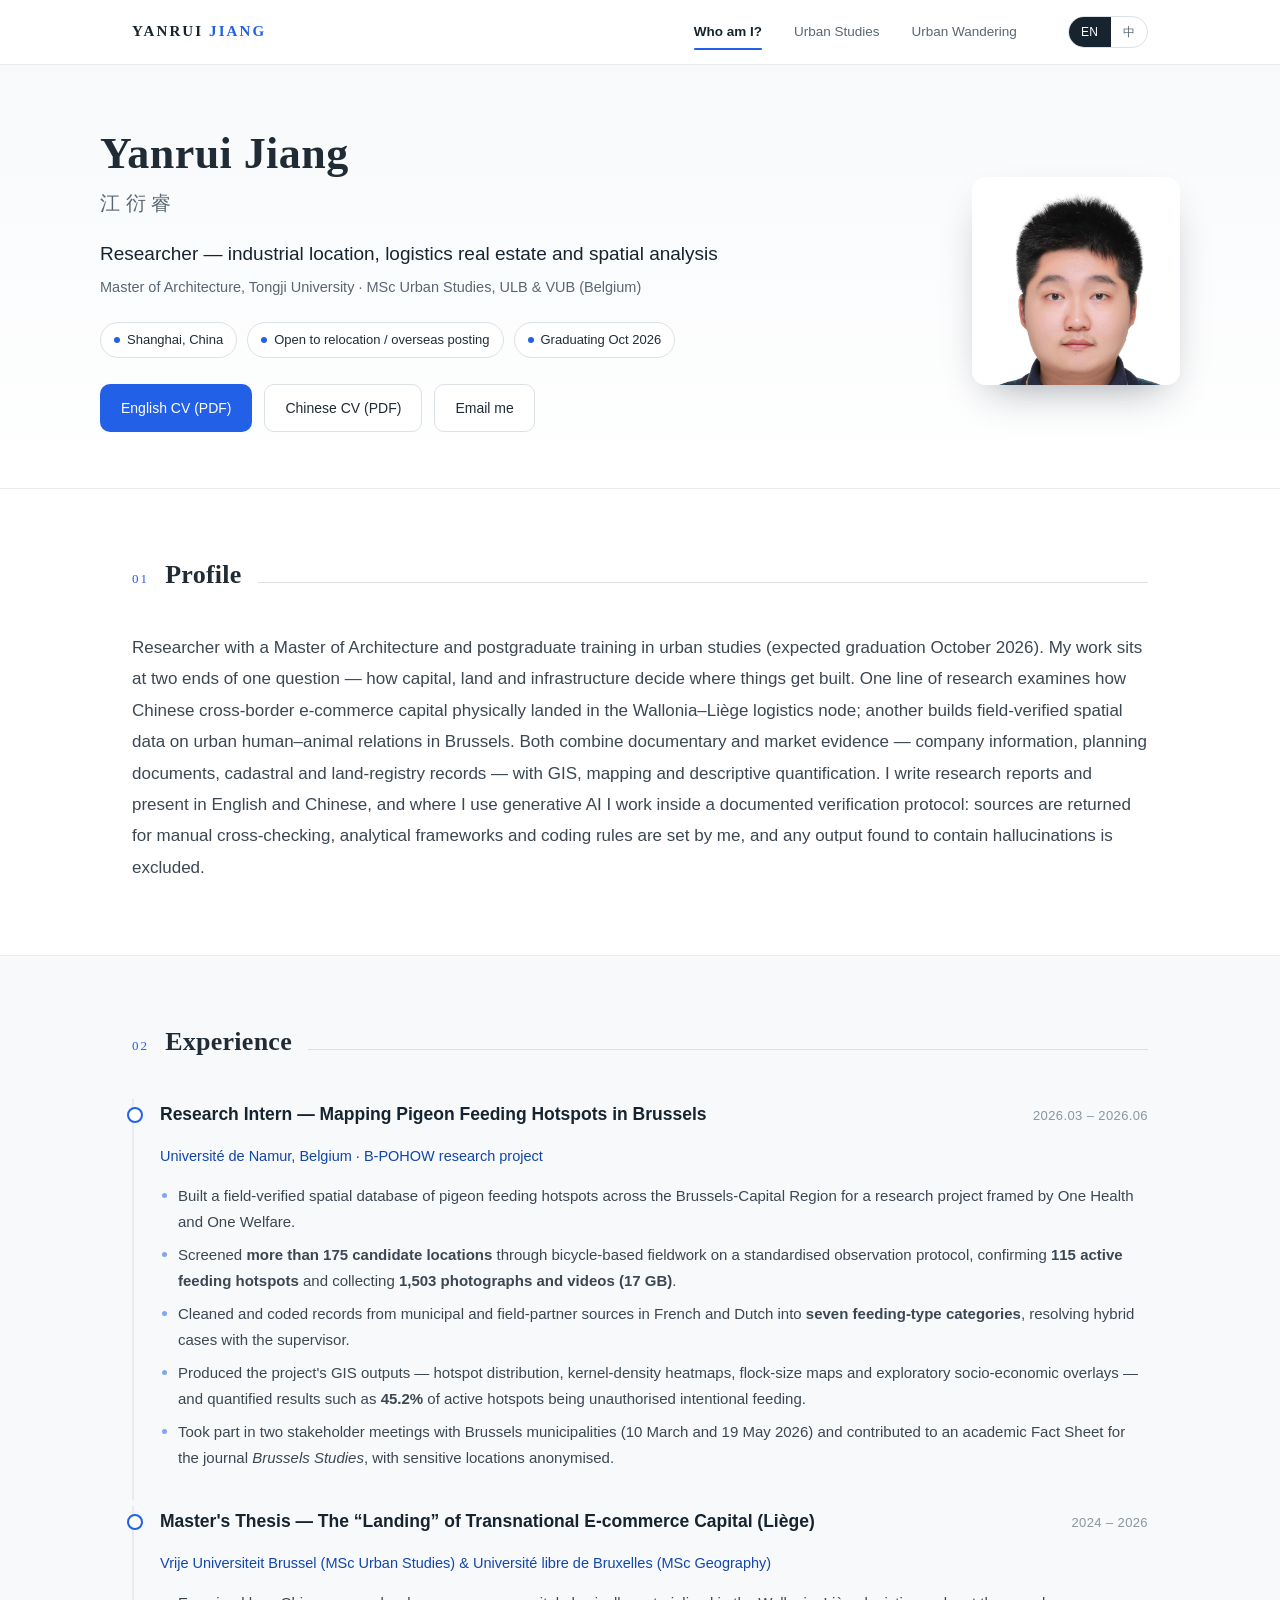
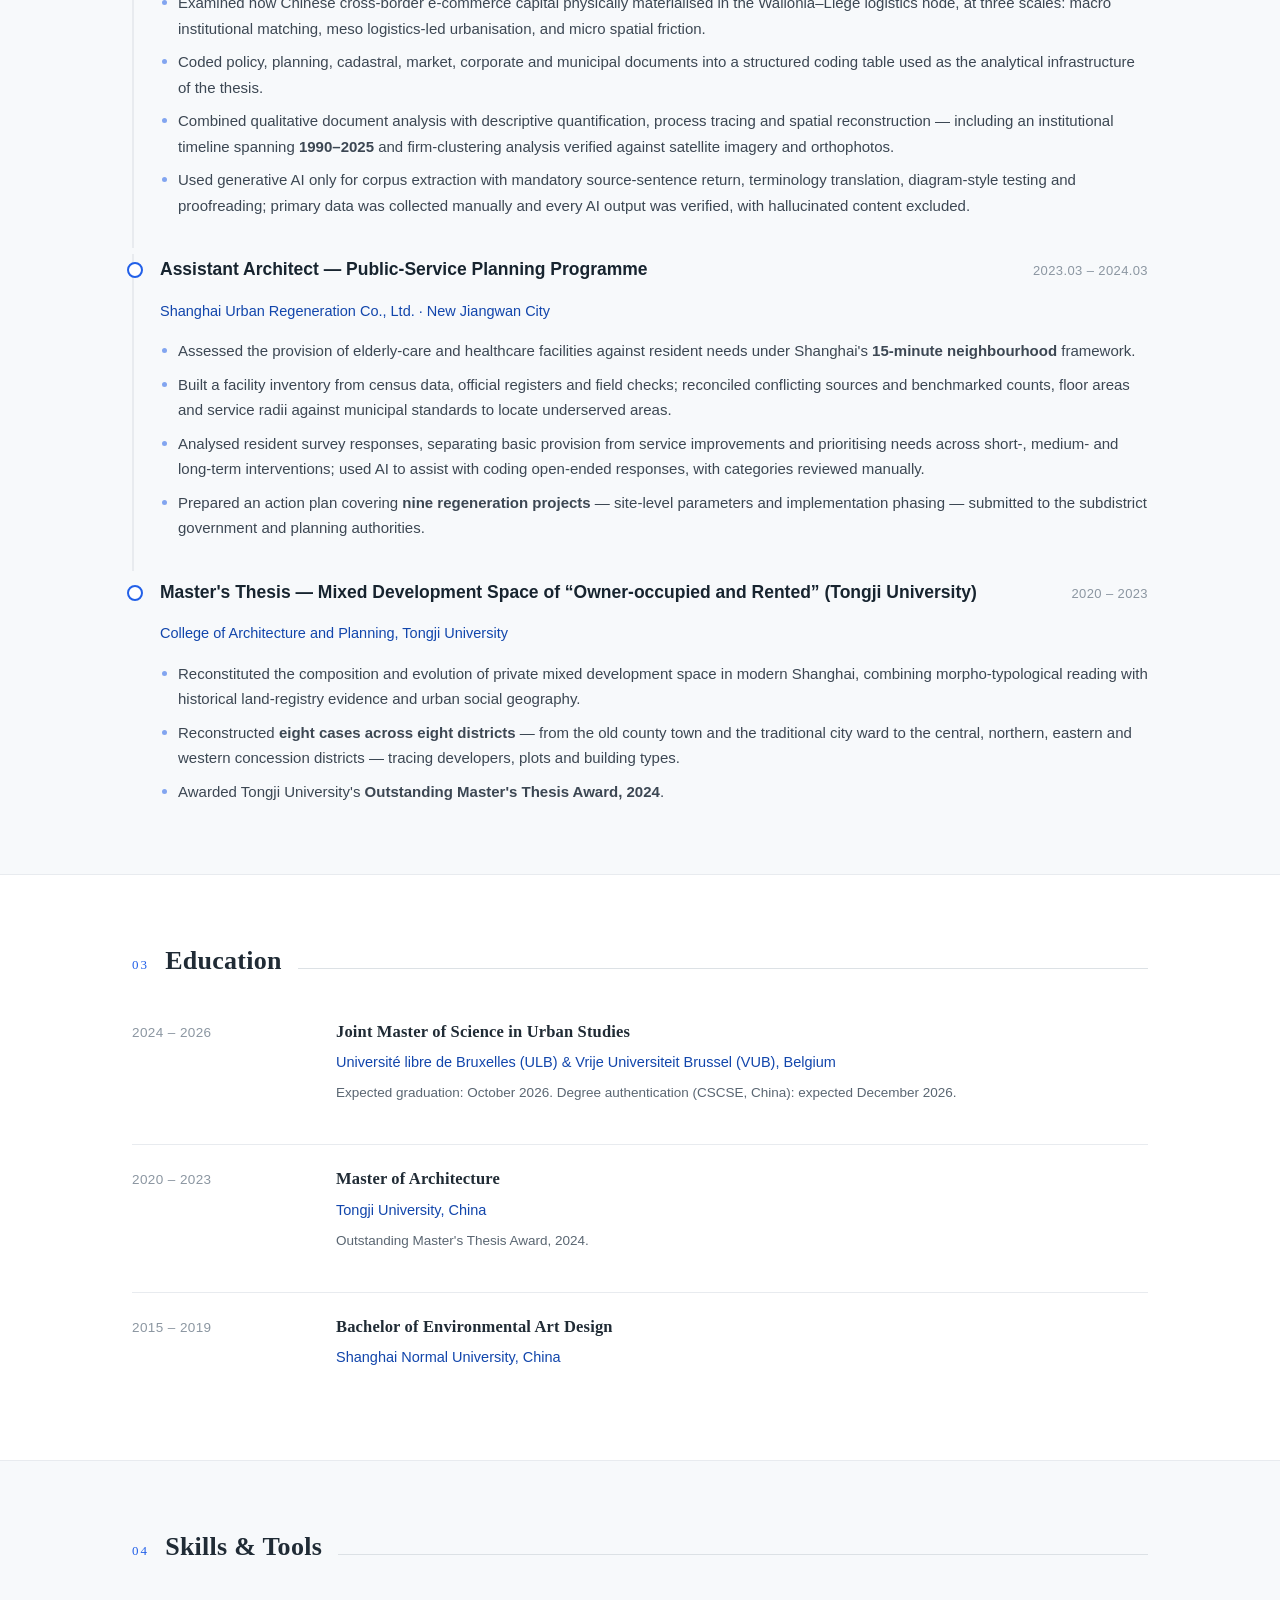
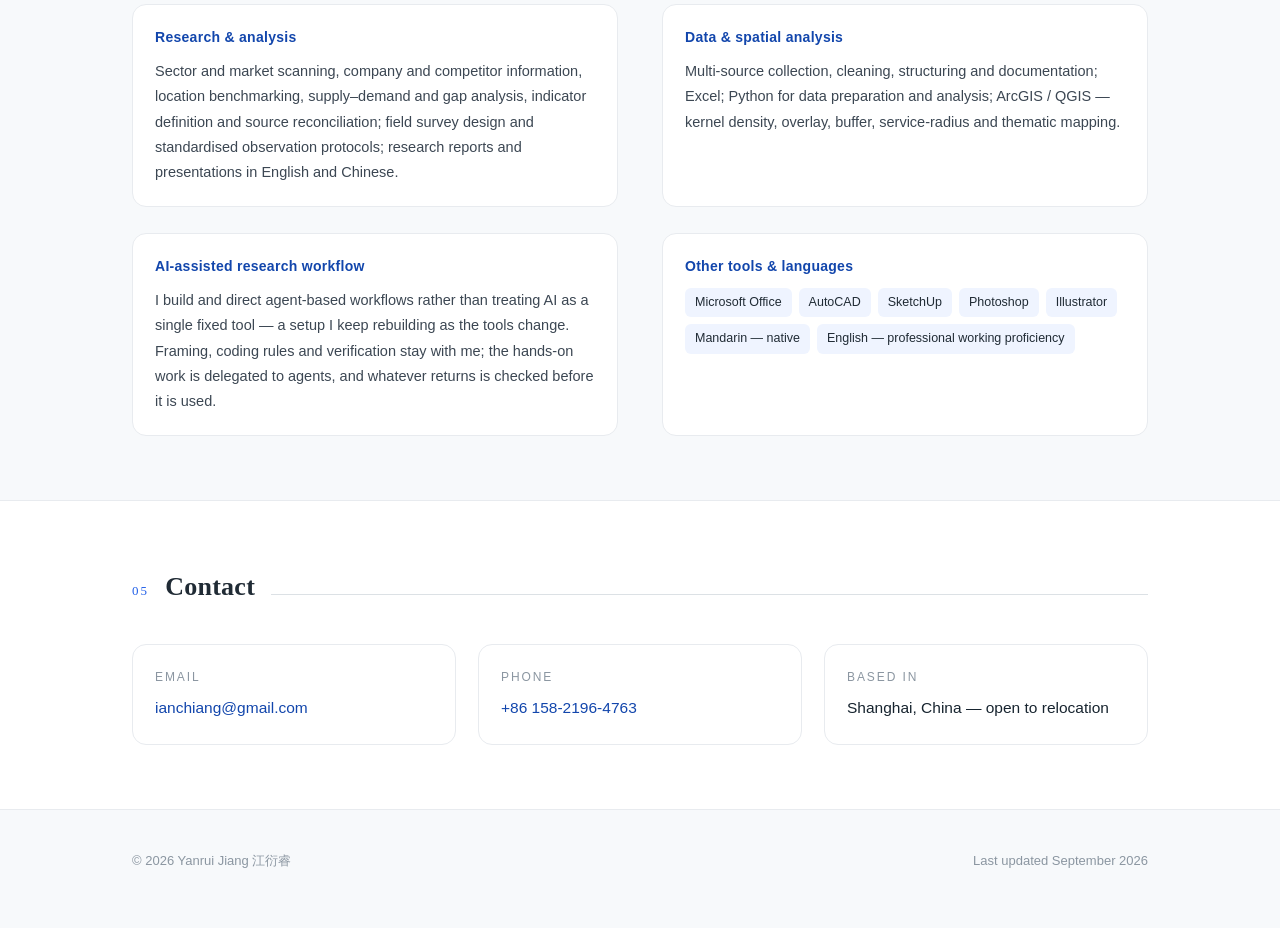
==== site.html @ 4e923cfe "yanrui_site" ====
<!DOCTYPE html>
<html lang="en">
<head>
<meta charset="UTF-8">
<meta name="viewport" content="width=device-width, initial-scale=1">
<title>Yanrui Jiang — Urban Studies &amp; Industrial Location Research</title>
<meta name="description" content="Yanrui Jiang — researcher in urban studies and industrial location. Two master's theses and a field-verified spatial study, plus a street photography practice.">
<meta name="author" content="Yanrui Jiang">
<meta property="og:type" content="profile">
<meta property="og:title" content="Yanrui Jiang — Urban Studies &amp; Industrial Location Research">
<meta property="og:description" content="Researcher in urban studies and industrial location. Logistics-led urbanisation, urban human–animal relations, GIS and multi-source spatial analysis — and a street photography practice.">
<link rel="icon" href="data:image/svg+xml,<svg xmlns='http://www.w3.org/2000/svg' viewBox='0 0 64 64'><rect width='64' height='64' rx='12' fill='%2317242f'/><text x='32' y='44' font-size='34' font-family='Georgia,serif' fill='%232260E8' text-anchor='middle'>J</text></svg>">
<link rel="stylesheet" href="assets/site.css">
</head>
<body data-title-en="Yanrui Jiang — Urban Studies &amp; Industrial Location Research" data-title-zh="江衍睿 — 城市研究与产业区位分析">

<div class="top">
  <div class="wrap">
    <a class="brand" href="index.html">Yanrui <em>Jiang</em></a>
    <nav class="tabs" role="tablist">
      <button class="tab" type="button" role="tab" data-tab="cv" aria-controls="panel-cv">
        <span data-en="Who am I?" data-zh="我是谁？">Who am I?</span>
      </button>
      <button class="tab" type="button" role="tab" data-tab="research" aria-controls="panel-research">
        <span data-en="Urban Studies" data-zh="城市研究">Urban Studies</span>
      </button>
      <button class="tab" type="button" role="tab" data-tab="photography" aria-controls="panel-photography">
        <span data-en="Urban Wandering" data-zh="城市漫游">Urban Wandering</span>
      </button>
    </nav>
    <div class="langsw">
      <button data-lang-btn="en" type="button">EN</button>
      <button data-lang-btn="zh" type="button">中</button>
    </div>
  </div>
</div>

<main id="main">

<!-- ==================== TAB 1 · 简历与介绍 ==================== -->
<div class="panel" id="panel-cv" role="tabpanel">

<header class="hero">
  <div class="wrap hero-grid">
    <div>
      <h1 class="name">Yanrui Jiang</h1>
      <p class="name-cn">江衍睿</p>
      <p class="role" data-en="Researcher — industrial location, logistics real estate and spatial analysis" data-zh="研究员 — 产业区位、物流地产与空间分析">Researcher — industrial location, logistics real estate and spatial analysis</p>
      <p class="role-sub" data-en="Master of Architecture, Tongji University · MSc Urban Studies, ULB &amp; VUB (Belgium)" data-zh="同济大学建筑学硕士 · 比利时布鲁塞尔自由大学 &amp; 荷语布鲁塞尔自由大学 城市研究硕士">Master of Architecture, Tongji University · MSc Urban Studies, ULB &amp; VUB (Belgium)</p>
      <div class="chips">
        <span class="chip"><span class="dot"></span><span data-en="Shanghai, China" data-zh="中国 上海">Shanghai, China</span></span>
        <span class="chip"><span class="dot"></span><span data-en="Open to relocation / overseas posting" data-zh="接受外派与异地到岗">Open to relocation / overseas posting</span></span>
        <span class="chip"><span class="dot"></span><span data-en="Graduating Oct 2026" data-zh="2026 年 10 月毕业">Graduating Oct 2026</span></span>
      </div>
      <div class="cta">
        <a class="btn btn-primary" href="assets/Yanrui_Jiang_CV_EN.pdf" download data-en="English CV (PDF)" data-zh="英文简历 (PDF)">English CV (PDF)</a>
        <a class="btn btn-ghost" href="assets/Yanrui_Jiang_CV_ZH.pdf" download data-en="Chinese CV (PDF)" data-zh="中文简历 (PDF)">Chinese CV (PDF)</a>
        <a class="btn btn-ghost" href="mailto:ianchiang@gmail.com" data-en="Email me" data-zh="邮件联系" data-en-href="mailto:ianchiang@gmail.com" data-zh-href="mailto:2801400978@qq.com">Email me</a>
      </div>
    </div>
    <div class="portrait">
      <img src="assets/head.jpg" alt="Portrait of Yanrui Jiang">
    </div>
  </div>
</header>
<section id="profile">
  <div class="wrap">
    <div class="sec-head">
      <span class="sec-num">01</span>
      <h2 data-en="Profile" data-zh="个人简介">Profile</h2>
      <span class="sec-rule"></span>
    </div>
    <p class="lede" data-en="Researcher with a Master of Architecture and postgraduate training in urban studies (expected graduation October 2026). My work sits at two ends of one question — how capital, land and infrastructure decide where things get built. One line of research examines how Chinese cross-border e-commerce capital physically landed in the Wallonia–Liège logistics node; another builds field-verified spatial data on urban human–animal relations in Brussels. Both combine documentary and market evidence — company information, planning documents, cadastral and land-registry records — with GIS, mapping and descriptive quantification. I write research reports and present in English and Chinese, and where I use generative AI I work inside a documented verification protocol: sources are returned for manual cross-checking, analytical frameworks and coding rules are set by me, and any output found to contain hallucinations is excluded." data-zh="建筑学硕士学位，并在城市研究领域接受研究生训练（预计 2026 年 10 月毕业）。我的研究围绕同一个问题的两端展开——资本、土地与基础设施如何决定事物被建在哪里。一条线研究中国跨境电商资本如何在瓦隆–列日物流节点物理性地落地；另一条线为布鲁塞尔的城市人兽关系建立经实地核验的空间数据。两条线都把文献与市场证据——企业资料、规划文件、地籍与土地登记档案——同 GIS 制图与描述性量化结合。能用中英文撰写研究报告并做汇报；使用生成式 AI 时遵循成文的核验机制：要求返回原文供逐条核对，分析框架与编码规则由我自定，凡经复核发现幻觉的内容一律剔除。">Researcher with a Master of Architecture and postgraduate training in urban studies (expected graduation October 2026). My work sits at two ends of one question — how capital, land and infrastructure decide where things get built. One line of research examines how Chinese cross-border e-commerce capital physically landed in the Wallonia–Liège logistics node; another builds field-verified spatial data on urban human–animal relations in Brussels. Both combine documentary and market evidence — company information, planning documents, cadastral and land-registry records — with GIS, mapping and descriptive quantification. I write research reports and present in English and Chinese, and where I use generative AI I work inside a documented verification protocol: sources are returned for manual cross-checking, analytical frameworks and coding rules are set by me, and any output found to contain hallucinations is excluded.</p>
  </div>
</section>
<section id="experience" class="alt">
  <div class="wrap">
    <div class="sec-head">
      <span class="sec-num">02</span>
      <h2 data-en="Experience" data-zh="研究与工作经历">Experience</h2>
      <span class="sec-rule"></span>
    </div>

    <div class="entry">
      <div class="entry-head">
        <h3 data-en="Research Intern — Mapping Pigeon Feeding Hotspots in Brussels" data-zh="研究实习 — 布鲁塞尔岩鸽投喂热点制图">Research Intern — Mapping Pigeon Feeding Hotspots in Brussels</h3>
        <span class="when">2026.03 – 2026.06</span>
      </div>
      <p class="org"><span data-en="Université de Namur, Belgium · B-POHOW research project" data-zh="比利时那慕尔大学 · B-POHOW 研究项目">Université de Namur, Belgium · B-POHOW research project</span></p>
      <ul class="bul">
        <li data-en="Built a field-verified spatial database of pigeon feeding hotspots across the Brussels-Capital Region for a research project framed by One Health and One Welfare." data-zh="为以「同一健康」与「同一福利」为框架的研究项目，建立覆盖布鲁塞尔首都大区、经实地核验的岩鸽投喂热点空间数据库。">Built a field-verified spatial database of pigeon feeding hotspots across the Brussels-Capital Region for a research project framed by One Health and One Welfare.</li>
        <li data-en="Screened <strong>more than 175 candidate locations</strong> through bicycle-based fieldwork on a standardised observation protocol, confirming <strong>115 active feeding hotspots</strong> and collecting <strong>1,503 photographs and videos (17 GB)</strong>." data-zh="以自行车为主要方式、按标准化观察流程核查 <strong>175 处以上候选点位</strong>，确认 <strong>115 处活跃投喂热点</strong>，采集 <strong>1,503 份照片与影像（17 GB）</strong>。">Screened <strong>more than 175 candidate locations</strong> through bicycle-based fieldwork on a standardised observation protocol, confirming <strong>115 active feeding hotspots</strong> and collecting <strong>1,503 photographs and videos (17 GB)</strong>.</li>
        <li data-en="Cleaned and coded records from municipal and field-partner sources in French and Dutch into <strong>seven feeding-type categories</strong>, resolving hybrid cases with the supervisor." data-zh="把来自市政与现场合作方的法语、荷兰语记录清洗并编码为 <strong>七类投喂类型</strong>，对无法单一归类的混合情形与导师逐条讨论解决。">Cleaned and coded records from municipal and field-partner sources in French and Dutch into <strong>seven feeding-type categories</strong>, resolving hybrid cases with the supervisor.</li>
        <li data-en="Produced the project's GIS outputs — hotspot distribution, kernel-density heatmaps, flock-size maps and exploratory socio-economic overlays — and quantified results such as <strong>45.2%</strong> of active hotspots being unauthorised intentional feeding." data-zh="产出项目的 GIS 图件——热点分布、核密度热力图、鸽群规模图与探索性社会经济叠加图——并量化结果，例如 <strong>45.2%</strong> 的活跃热点属未经许可的主动投喂。">Produced the project's GIS outputs — hotspot distribution, kernel-density heatmaps, flock-size maps and exploratory socio-economic overlays — and quantified results such as <strong>45.2%</strong> of active hotspots being unauthorised intentional feeding.</li>
        <li data-en="Took part in two stakeholder meetings with Brussels municipalities (10 March and 19 May 2026) and contributed to an academic Fact Sheet for the journal <em>Brussels Studies</em>, with sensitive locations anonymised." data-zh="参与两场与布鲁塞尔各市镇的利益相关方会议（2026 年 3 月 10 日、5 月 19 日），并参与撰写面向 <em>Brussels Studies</em> 期刊的学术 Fact Sheet，敏感点位一律脱敏。">Took part in two stakeholder meetings with Brussels municipalities (10 March and 19 May 2026) and contributed to an academic Fact Sheet for the journal <em>Brussels Studies</em>, with sensitive locations anonymised.</li>
      </ul>
    </div>

    <div class="entry">
      <div class="entry-head">
        <h3 data-en="Master's Thesis — The “Landing” of Transnational E-commerce Capital (Liège)" data-zh="硕士论文 — 跨国电商资本的「落地」（列日）">Master's Thesis — The “Landing” of Transnational E-commerce Capital (Liège)</h3>
        <span class="when">2024 – 2026</span>
      </div>
      <p class="org"><span data-en="Vrije Universiteit Brussel (MSc Urban Studies) &amp; Université libre de Bruxelles (MSc Geography)" data-zh="荷语布鲁塞尔自由大学（城市研究硕士）&amp; 布鲁塞尔自由大学（地理学硕士）">Vrije Universiteit Brussel (MSc Urban Studies) &amp; Université libre de Bruxelles (MSc Geography)</span></p>
      <ul class="bul">
        <li data-en="Examined how Chinese cross-border e-commerce capital physically materialised in the Wallonia–Liège logistics node, at three scales: macro institutional matching, meso logistics-led urbanisation, and micro spatial friction." data-zh="研究中国跨境电商资本如何在瓦隆–列日物流节点物理性地落地，分三个尺度展开：宏观的制度匹配、中观的物流驱动型城市化、微观的空间摩擦。">Examined how Chinese cross-border e-commerce capital physically materialised in the Wallonia–Liège logistics node, at three scales: macro institutional matching, meso logistics-led urbanisation, and micro spatial friction.</li>
        <li data-en="Coded policy, planning, cadastral, market, corporate and municipal documents into a structured coding table used as the analytical infrastructure of the thesis." data-zh="把政策、规划、地籍、市场、企业与市政文献编码进一张结构化编码表，作为论文的分析基础设施。">Coded policy, planning, cadastral, market, corporate and municipal documents into a structured coding table used as the analytical infrastructure of the thesis.</li>
        <li data-en="Combined qualitative document analysis with descriptive quantification, process tracing and spatial reconstruction — including an institutional timeline spanning <strong>1990–2025</strong> and firm-clustering analysis verified against satellite imagery and orthophotos." data-zh="把定性文献分析与描述性量化、过程追踪、空间重建结合——包括跨度 <strong>1990–2025</strong> 的制度时间轴，以及用卫星影像与正射影像核验的企业集聚分析。">Combined qualitative document analysis with descriptive quantification, process tracing and spatial reconstruction — including an institutional timeline spanning <strong>1990–2025</strong> and firm-clustering analysis verified against satellite imagery and orthophotos.</li>
        <li data-en="Used generative AI only for corpus extraction with mandatory source-sentence return, terminology translation, diagram-style testing and proofreading; primary data was collected manually and every AI output was verified, with hallucinated content excluded." data-zh="生成式 AI 仅用于语料抽取（并强制返回原文供核对）、术语翻译、图表样式测试与校对；原始数据由本人手工采集，所有 AI 产出均经人工核验，含幻觉的内容一律剔除。">Used generative AI only for corpus extraction with mandatory source-sentence return, terminology translation, diagram-style testing and proofreading; primary data was collected manually and every AI output was verified, with hallucinated content excluded.</li>
      </ul>
    </div>

    <div class="entry">
      <div class="entry-head">
        <h3 data-en="Assistant Architect — Public-Service Planning Programme" data-zh="助理建筑师 — 公共服务设施配套专项">Assistant Architect — Public-Service Planning Programme</h3>
        <span class="when">2023.03 – 2024.03</span>
      </div>
      <p class="org"><span data-en="Shanghai Urban Regeneration Co., Ltd. · New Jiangwan City" data-zh="上海都市再生实业有限公司 · 新江湾城">Shanghai Urban Regeneration Co., Ltd. · New Jiangwan City</span></p>
      <ul class="bul">
        <li data-en="Assessed the provision of elderly-care and healthcare facilities against resident needs under Shanghai's <strong>15-minute neighbourhood</strong> framework." data-zh="在<strong>“十五分钟生活圈”</strong>框架下，评估养老、医疗设施供给与居民需求的匹配情况。">Assessed the provision of elderly-care and healthcare facilities against resident needs under Shanghai's <strong>15-minute neighbourhood</strong> framework.</li>
        <li data-en="Built a facility inventory from census data, official registers and field checks; reconciled conflicting sources and benchmarked counts, floor areas and service radii against municipal standards to locate underserved areas." data-zh="整合人口普查与官方设施台账，线下逐一核验并建设施台账；对照市级标准从数量、面积、服务半径多维对标，识别配套缺失片区。">Built a facility inventory from census data, official registers and field checks; reconciled conflicting sources and benchmarked counts, floor areas and service radii against municipal standards to locate underserved areas.</li>
        <li data-en="Analysed resident survey responses, separating basic provision from service improvements and prioritising needs across short-, medium- and long-term interventions; used AI to assist with coding open-ended responses, with categories reviewed manually." data-zh="统计社区问卷，将需求划分为基础保障与品质提升两类并区分短中长期改造优先级；开放题归类用 AI 辅助，类别结果人工复核。">Analysed resident survey responses, separating basic provision from service improvements and prioritising needs across short-, medium- and long-term interventions; used AI to assist with coding open-ended responses, with categories reviewed manually.</li>
        <li data-en="Prepared an action plan covering <strong>nine regeneration projects</strong> — site-level parameters and implementation phasing — submitted to the subdistrict government and planning authorities." data-zh="梳理 <strong>9 项更新项目</strong>，明确地块建设指标与实施时序，形成配套更新行动计划并提交街道与规划主管部门。">Prepared an action plan covering <strong>nine regeneration projects</strong> — site-level parameters and implementation phasing — submitted to the subdistrict government and planning authorities.</li>
      </ul>
    </div>

    <div class="entry">
      <div class="entry-head">
        <h3 data-en="Master's Thesis — Mixed Development Space of “Owner-occupied and Rented” (Tongji University)" data-zh="硕士论文 —《自住与招租：上海近代私有混合开发空间的构成与演变》（同济大学）">Master's Thesis — Mixed Development Space of “Owner-occupied and Rented” (Tongji University)</h3>
        <span class="when">2020 – 2023</span>
      </div>
      <p class="org"><span data-en="College of Architecture and Planning, Tongji University" data-zh="同济大学建筑与城市规划学院">College of Architecture and Planning, Tongji University</span></p>
      <ul class="bul">
        <li data-en="Reconstituted the composition and evolution of private mixed development space in modern Shanghai, combining morpho-typological reading with historical land-registry evidence and urban social geography." data-zh="以形态类型学、上海近代历史地政数据实证与城市社会地理学方法，还原私有混合开发空间的构成与演变。">Reconstituted the composition and evolution of private mixed development space in modern Shanghai, combining morpho-typological reading with historical land-registry evidence and urban social geography.</li>
        <li data-en="Reconstructed <strong>eight cases across eight districts</strong> — from the old county town and the traditional city ward to the central, northern, eastern and western concession districts — tracing developers, plots and building types." data-zh="实证还原<strong>跨八个片区的八个个案</strong>——从旧县城、传统城厢到公共租界中区、北区、东工业区与西区——逐案梳理开发业主、地块与建筑类型。">Reconstructed <strong>eight cases across eight districts</strong> — from the old county town and the traditional city ward to the central, northern, eastern and western concession districts — tracing developers, plots and building types.</li>
        <li data-en="Awarded Tongji University's <strong>Outstanding Master's Thesis Award, 2024</strong>." data-zh="获同济大学 <strong>2024 年优秀硕士论文</strong>。">Awarded Tongji University's <strong>Outstanding Master's Thesis Award, 2024</strong>.</li>
      </ul>
    </div>
  </div>
</section>
<section id="education">
  <div class="wrap">
    <div class="sec-head">
      <span class="sec-num">03</span>
      <h2 data-en="Education" data-zh="教育背景">Education</h2>
      <span class="sec-rule"></span>
    </div>
    <div class="edu">
      <div class="edu-item">
        <div class="period">2024 – 2026</div>
        <div>
          <h3 data-en="Joint Master of Science in Urban Studies" data-zh="城市研究硕士（联合学位）">Joint Master of Science in Urban Studies</h3>
          <p class="school">Université libre de Bruxelles (ULB) &amp; Vrije Universiteit Brussel (VUB), Belgium</p>
          <p class="note" data-en="Expected graduation: October 2026. Degree authentication (CSCSE, China): expected December 2026." data-zh="预计 2026 年 10 月毕业。教育部留学服务中心学历认证：预计 2026 年 12 月。">Expected graduation: October 2026. Degree authentication (CSCSE, China): expected December 2026.</p>
        </div>
      </div>
      <div class="edu-item">
        <div class="period">2020 – 2023</div>
        <div>
          <h3 data-en="Master of Architecture" data-zh="建筑学硕士">Master of Architecture</h3>
          <p class="school" data-en="Tongji University, China" data-zh="同济大学">Tongji University, China</p>
          <p class="note" data-en="Outstanding Master's Thesis Award, 2024." data-zh="2024 年优秀硕士论文。">Outstanding Master's Thesis Award, 2024.</p>
        </div>
      </div>
      <div class="edu-item">
        <div class="period">2015 – 2019</div>
        <div>
          <h3 data-en="Bachelor of Environmental Art Design" data-zh="环境艺术设计学士">Bachelor of Environmental Art Design</h3>
          <p class="school" data-en="Shanghai Normal University, China" data-zh="上海师范大学">Shanghai Normal University, China</p>
        </div>
      </div>
    </div>
  </div>
</section>
<section id="skills" class="alt">
  <div class="wrap">
    <div class="sec-head">
      <span class="sec-num">04</span>
      <h2 data-en="Skills &amp; Tools" data-zh="专业技能与工具">Skills &amp; Tools</h2>
      <span class="sec-rule"></span>
    </div>
    <div class="grid-2">
      <div class="sk">
        <h3 data-en="Research &amp; analysis" data-zh="研究与分析">Research &amp; analysis</h3>
        <p data-en="Sector and market scanning, company and competitor information, location benchmarking, supply–demand and gap analysis, indicator definition and source reconciliation; field survey design and standardised observation protocols; research reports and presentations in English and Chinese." data-zh="行业与市场扫描、企业与竞对资料整理、区位对标、供需与缺口分析、指标定义与多源数据口径核对；外勤调查设计与标准化观察流程；中英文研究报告与汇报。">Sector and market scanning, company and competitor information, location benchmarking, supply–demand and gap analysis, indicator definition and source reconciliation; field survey design and standardised observation protocols; research reports and presentations in English and Chinese.</p>
      </div>
      <div class="sk">
        <h3 data-en="Data &amp; spatial analysis" data-zh="数据与空间分析">Data &amp; spatial analysis</h3>
        <p data-en="Multi-source collection, cleaning, structuring and documentation; Excel; Python for data preparation and analysis; ArcGIS / QGIS — kernel density, overlay, buffer, service-radius and thematic mapping." data-zh="多源资料的采集、清洗、结构化与归档；Excel；Python 做数据准备与分析；ArcGIS / QGIS — 核密度、叠加、缓冲区、服务半径与专题制图。">Multi-source collection, cleaning, structuring and documentation; Excel; Python for data preparation and analysis; ArcGIS / QGIS — kernel density, overlay, buffer, service-radius and thematic mapping.</p>
      </div>
      <div class="sk">
        <h3 data-en="AI-assisted research workflow" data-zh="AI 辅助研究工作流">AI-assisted research workflow</h3>
        <p data-en="I build and direct agent-based workflows rather than treating AI as a single fixed tool — a setup I keep rebuilding as the tools change. Framing, coding rules and verification stay with me; the hands-on work is delegated to agents, and whatever returns is checked before it is used." data-zh="我搭建并主导以 AI agent 为核心的工作流，而不是把 AI 当成一件固定工具——这套工作流随工具演进而持续重建。研究框架、编码规则与核验标准由我掌握；具体执行交给 agent，返回结果一律先核对再采用。">I build and direct agent-based workflows rather than treating AI as a single fixed tool — a setup I keep rebuilding as the tools change. Framing, coding rules and verification stay with me; the hands-on work is delegated to agents, and whatever returns is checked before it is used.</p>
      </div>
      <div class="sk">
        <h3 data-en="Other tools &amp; languages" data-zh="其他工具与语言">Other tools &amp; languages</h3>
        <div class="tags">
          <span class="tag">Microsoft Office</span>
          <span class="tag">AutoCAD</span>
          <span class="tag">SketchUp</span>
          <span class="tag">Photoshop</span>
          <span class="tag">Illustrator</span>
          <span class="tag" data-en="Mandarin — native" data-zh="普通话 — 母语">Mandarin — native</span>
          <span class="tag" data-en="English — professional working proficiency" data-zh="英语 — 专业工作水平（研究写作与汇报）">English — professional working proficiency</span>
        </div>
      </div>
    </div>
  </div>
</section>
<section id="contact">
  <div class="wrap">
    <div class="sec-head">
      <span class="sec-num">05</span>
      <h2 data-en="Contact" data-zh="联系方式">Contact</h2>
      <span class="sec-rule"></span>
    </div>
    <div class="contact-grid">
      <div class="cbox">
        <p class="k" data-en="Email" data-zh="邮箱">Email</p>
        <p class="v"><a href="mailto:ianchiang@gmail.com" data-en="ianchiang@gmail.com" data-zh="2801400978@qq.com" data-en-href="mailto:ianchiang@gmail.com" data-zh-href="mailto:2801400978@qq.com">ianchiang@gmail.com</a></p>
      </div>
      <div class="cbox">
        <p class="k" data-en="Phone" data-zh="电话">Phone</p>
        <p class="v"><a href="tel:+8615821964763">+86 158-2196-4763</a></p>
      </div>
      <div class="cbox">
        <p class="k" data-en="Based in" data-zh="现居">Based in</p>
        <p class="v" data-en="Shanghai, China — open to relocation" data-zh="中国上海 — 接受异地与外派">Shanghai, China — open to relocation</p>
      </div>
    </div>
  </div>
</section>
</div>

<!-- ==================== TAB 2 · 城市研究 ==================== -->
<div class="panel" id="panel-research" role="tabpanel" hidden>
  <section class="panel-head">
    <div class="wrap">
      <p class="p-kicker" data-en="Research" data-zh="学术研究经历">Research</p>
      <h1 data-en="Urban Studies" data-zh="城市研究">Urban Studies</h1>
      <p class="panel-lede" data-en="Two master's theses and one field study — at ULB &amp; VUB, at Tongji University and in Brussels. My research follows one thread: how capital, land and infrastructure decide where things get built, and how people then live in the city that results — from the logistics district around Li&egrave;ge, to the private development of modern Shanghai, to everyday life in Brussels today. Peer-reviewed journal articles and a conference paper sit behind the three projects below." data-zh="两篇硕士论文与一项实地研究，分别在 ULB &amp; VUB、同济大学与布鲁塞尔完成。我的研究沿同一条线索展开：资本、土地与基础设施如何决定事物被建在哪里，人们又如何生活在既成的城市之中——从列日周边的物流片区，到近代上海的私有开发空间，再到今日布鲁塞尔的城市日常。以下三个项目背后，另有期刊论文与会议论文数篇。">Two master's theses and one field study — at ULB &amp; VUB, at Tongji University and in Brussels. My research follows one thread: how capital, land and infrastructure decide where things get built, and how people then live in the city that results — from the logistics district around Li&egrave;ge, to the private development of modern Shanghai, to everyday life in Brussels today. Peer-reviewed journal articles and a conference paper sit behind the three projects below.</p>
    </div>
  </section>
<section id="projects">
  <div class="wrap">
    <div class="sec-head">
      <span class="sec-num">01</span>
      <h2 data-en="Selected Projects" data-zh="精选项目">Selected Projects</h2>
      <span class="sec-rule"></span>
    </div>
    <div class="cards">
      <a class="card" href="projects/liege.html">
        <span class="card-kicker" data-en="Master's thesis · VUB &amp; ULB · 2026" data-zh="硕士论文 · VUB &amp; ULB · 2026">Master's thesis · VUB &amp; ULB · 2026</span>
        <h3 data-en="The “Landing” of Transnational E-commerce Capital" data-zh="跨国电商资本的「落地」">The “Landing” of Transnational E-commerce Capital</h3>
        <span class="card-sup" data-en="Supervisor: Prof. Wojciech Kębłowski" data-zh="导师：Wojciech Kębłowski 教授">Supervisor: Prof. Wojciech Kębłowski</span>
        <p data-en="How Chinese cross-border e-commerce capital physically landed in the Wallonia–Liège logistics node — and the institutional matching and spatial frictions it produced, read at macro, meso and micro scales." data-zh="中国跨境电商资本如何在瓦隆–列日物流节点物理性地落地——以及由此产生的制度匹配与空间摩擦，分宏观、中观、微观三个尺度解读。">How Chinese cross-border e-commerce capital physically landed in the Wallonia–Liège logistics node — and the institutional matching and spatial frictions it produced, read at macro, meso and micro scales.</p>
        <span class="card-more" data-en="View project →" data-zh="查看项目 →">View project →</span>
      </a>
      <a class="card" href="projects/pigeon.html">
        <span class="card-kicker" data-en="Research internship · B-POHOW · Brussels" data-zh="研究实习 · B-POHOW · 布鲁塞尔">Research internship · B-POHOW · Brussels</span>
        <h3 data-en="Mapping Pigeon Feeding Hotspots in Brussels" data-zh="布鲁塞尔岩鸽投喂热点制图">Mapping Pigeon Feeding Hotspots in Brussels</h3>
        <span class="card-sup" data-en="Supervisor: Dr. Ciska De Ruyver" data-zh="导师：Ciska De Ruyver 博士">Supervisor: Dr. Ciska De Ruyver</span>
        <p data-en="More than 175 candidate sites screened by bicycle, 115 active feeding hotspots verified and 1,503 photographs collected — a field-verified spatial database for a One Health / One Welfare study." data-zh="以自行车核查 175 处以上候选点位，确认 115 处活跃投喂热点，采集 1,503 份现场影像——为「同一健康／同一福利」研究建立经实地核验的空间数据库。">More than 175 candidate sites screened by bicycle, 115 active feeding hotspots verified and 1,503 photographs collected — a field-verified spatial database for a One Health / One Welfare study.</p>
        <span class="card-more" data-en="View project →" data-zh="查看项目 →">View project →</span>
      </a>
      <a class="card" href="projects/tongji.html">
        <span class="card-kicker" data-en="Master's thesis · Tongji University · 2024" data-zh="硕士论文 · 同济大学 · 2024">Master's thesis · Tongji University · 2024</span>
        <h3 data-en="Mixed Development Space of “Owner-occupied and Rented”" data-zh="自住与招租">Mixed Development Space of “Owner-occupied and Rented”</h3>
        <span class="card-sup" data-en="Supervisor: Prof. Liu Gang" data-zh="导师：刘刚 副教授">Supervisor: Prof. Liu Gang</span>
        <p data-en="The composition and evolution of private mixed development space in modern Shanghai — eight cases across eight districts, read through morpho-typology and historical land-registry evidence." data-zh="上海近代私有混合开发空间的构成与演变——跨八个片区的八个个案，以形态类型学与历史地政数据实证解读。">The composition and evolution of private mixed development space in modern Shanghai — eight cases across eight districts, read through morpho-typology and historical land-registry evidence.</p>
        <span class="card-more" data-en="View project →" data-zh="查看项目 →">View project →</span>
      </a>
    </div>
  </div>
</section>
<section id="publications" class="alt">
  <div class="wrap">
    <div class="sec-head">
      <span class="sec-num">02</span>
      <h2 data-en="Publications" data-zh="学术成果">Publications</h2>
      <span class="sec-rule"></span>
    </div>

    <div class="pub">
      <div class="yr">2026</div>
      <div>
        <p class="t">Liège Airport: A Chinese E-commerce Gateway in the Benelux<span class="badge" data-en="First author" data-zh="第一作者">First author</span></p>
        <p class="v" data-en="BeNeLux Geography Conference, 2026 — parallel-session presentation. Cross-border e-commerce location choice and Benelux logistics hubs." data-zh="BeNeLux 地理学术会议，2026 — 平行分会场报告。跨境电商选址与比荷卢物流枢纽研究。">BeNeLux Geography Conference, 2026 — parallel-session presentation. Cross-border e-commerce location choice and Benelux logistics hubs.</p>
      </div>
    </div>
    <div class="pub">
      <div class="yr">2026</div>
      <div>
        <p class="t" data-en="Property Rights, Capital and Urban Form: Spatial Transformation in Modern Shanghai's Hongkou" data-zh="产权制度、资本与城市形态 — 近代上海虹口空间转型研究">Property Rights, Capital and Urban Form: Spatial Transformation in Modern Shanghai's Hongkou</p>
        <p class="v" data-en="Time + Architecture, 2026. Historical GIS integrating cadastral and land-price records." data-zh="时代建筑，2026。运用历史地理信息系统整合地籍与地价档案。">Time + Architecture, 2026. Historical GIS integrating cadastral and land-price records.</p>
      </div>
    </div>
    <div class="pub">
      <div class="yr">2024</div>
      <div>
        <p class="t" data-en="Modernism Across Cultures: Kunio Maekawa's Apartment Villa in Shanghai, 1939–1941" data-zh="现代主义的跨文化流动与转译 — 前川国男的“公寓别墅”：上海碧萝邨（1939—1941）">Modernism Across Cultures: Kunio Maekawa's Apartment Villa in Shanghai, 1939–1941</p>
        <p class="v" data-en="Time + Architecture, 2024." data-zh="时代建筑，2024。">Time + Architecture, 2024.</p>
      </div>
    </div>
    <div class="pub">
      <div class="yr">2023</div>
      <div>
        <p class="t" data-en="Beyond the West Gate: Street–Lane Structures in Modern Shanghai's Urban Morphology" data-zh="西门外 — 上海近代城市形态中的街-衖复合结构">Beyond the West Gate: Street–Lane Structures in Modern Shanghai's Urban Morphology</p>
        <p class="v" data-en="Time + Architecture, 2023. A three-tier / six-level reading of street–lane morphology." data-zh="时代建筑，2023。提出街-衖形态的“三层六级”体系。">Time + Architecture, 2023. A three-tier / six-level reading of street–lane morphology.</p>
      </div>
    </div>
    <div class="pub">
      <div class="yr">2023</div>
      <div>
        <p class="t" data-en="Neighbourhood Regeneration: A Former Barracks Site in Central Paris" data-zh="社区有机更新规划策略研究 — 以巴黎中心城前扈伊兵营地块为例">Neighbourhood Regeneration: A Former Barracks Site in Central Paris</p>
        <p class="v" data-en="Shanghai Urban Planning, 2023." data-zh="上海城市规划，2023。">Shanghai Urban Planning, 2023.</p>
      </div>
    </div>

    <p class="footnote" data-en="The Liège Airport conference paper is first-authored. The four journal articles in <em>Time + Architecture</em> and <em>Shanghai Urban Planning</em> (2023–2026) are co-authored contributions on modern Shanghai urban morphology, regeneration and property rights, written with Tongji University's College of Architecture and Urban Planning." data-zh="列日机场会议论文为第一作者。发表于《时代建筑》《上海城市规划》的 4 篇期刊论文（2023—2026）为合作署名成果，主题涉及近代上海城市形态、社区有机更新与产权制度，与同济大学建筑与城市规划学院合作完成。">The Liège Airport conference paper is first-authored. The four journal articles in <em>Time + Architecture</em> and <em>Shanghai Urban Planning</em> (2023–2026) are co-authored contributions on modern Shanghai urban morphology, regeneration and property rights, written with Tongji University's College of Architecture and Urban Planning.</p>
  </div>
</section>
</div>

<!-- ==================== TAB 3 · 日常摄影实践 ==================== -->
<div class="panel" id="panel-photography" role="tabpanel" hidden>
  <section class="panel-head">
    <div class="wrap">
      <p class="p-kicker" data-en="Photography practice" data-zh="日常摄影实践">Photography practice</p>
      <h1 data-en="Urban Wandering within Everyday Infrastructure" data-zh="日常基础设施间的城市漫游">Urban Wandering within Everyday Infrastructure</h1>
      <p class="panel-lede" data-en="I walk through cities around the world with a camera, drawn to the spaces and fixtures that make up a city's everyday life: streets, stations, bridges, canals, streetlights, and the inconspicuous corners between buildings. They are rarely anyone's destination, yet they keep shaping how people meet, pause and pass through. I work with a Lumix S5 mirrorless body and a changing set of vintage lenses, using their individual colour, softness and older imaging character to observe and record the everyday in these cities. My photography does not set out to summarise a city: it keeps the light, the order and the change met by chance while walking, looking in ordinary scenes for the quiet and real connection between people and the city." data-zh="我带着相机行走于世界各地，关注构成城市日常的空间与设施：街道、车站、桥梁、运河、路灯，以及建筑之间不起眼的角落。它们很少成为旅途的目的地，却持续影响着人们如何相遇、停留与穿行。我使用 Lumix S5 无反相机搭配不同的古董镜头，借助它们各自独特的色彩、柔和度与传统成像特征，观察并记录这些城市中的日常。我的摄影不试图概括一座城市，而是保留行走中偶然遇见的光线、秩序与变化，在平常的景象里，寻找人与城市之间安静而真实的联系。">I walk through cities around the world with a camera, drawn to the spaces and fixtures that make up a city's everyday life: streets, stations, bridges, canals, streetlights, and the inconspicuous corners between buildings. They are rarely anyone's destination, yet they keep shaping how people meet, pause and pass through. I work with a Lumix S5 mirrorless body and a changing set of vintage lenses, using their individual colour, softness and older imaging character to observe and record the everyday in these cities. My photography does not set out to summarise a city: it keeps the light, the order and the change met by chance while walking, looking in ordinary scenes for the quiet and real connection between people and the city.</p>
    </div>
  </section>
  <section id="gallery">
    <div class="wrap">
      <div class="gallery" id="gallery-grid">

<!-- GALLERY:START（此段由「更新摄影图库.sh」自动生成，请勿手工编辑） -->
      <figure class="photo" tabindex="0" data-slug="050383130005" data-full="assets/photography/full/050383130005.jpg">
        <div class="ph">
          <img src="assets/photography/gallery/050383130005.jpg" alt="Milan — The Milan skyline from the cathedral roof" width="900" height="597" draggable="false" loading="lazy" decoding="async">
          <span class="guard" aria-hidden="true"></span>
          <figcaption class="cap">
            <span class="cap-title" data-en="Milan — The Milan skyline from the cathedral roof" data-zh="米兰 — 大教堂顶上的米兰天际线">Milan — The Milan skyline from the cathedral roof</span>
            <span class="cap-meta" data-en="2026.2 · Canon VT + Canon 50mm f1.4" data-zh="2026.2 · Canon VT + Canon 50mm f1.4">2026.2 · Canon VT + Canon 50mm f1.4</span>
          </figcaption>
        </div>
      </figure>
      <figure class="photo" tabindex="0" data-slug="050383130021" data-full="assets/photography/full/050383130021.jpg">
        <div class="ph">
          <img src="assets/photography/gallery/050383130021.jpg" alt="Venice — Father and son on a bridge" width="597" height="900" draggable="false" loading="lazy" decoding="async">
          <span class="guard" aria-hidden="true"></span>
          <figcaption class="cap">
            <span class="cap-title" data-en="Venice — Father and son on a bridge" data-zh="威尼斯 — 桥上的父子">Venice — Father and son on a bridge</span>
            <span class="cap-meta" data-en="2026.2 · Canon VT + Voigtlander Ultron 50mm f2" data-zh="2026.2 · Canon VT + Voigtlander Ultron 50mm f2">2026.2 · Canon VT + Voigtlander Ultron 50mm f2</span>
          </figcaption>
        </div>
      </figure>
      <figure class="photo" tabindex="0" data-slug="p1048179" data-full="assets/photography/full/p1048179.jpg">
        <div class="ph">
          <img src="assets/photography/gallery/p1048179.jpg" alt="Blankenberg — Beach and harbour" width="600" height="900" draggable="false" loading="lazy" decoding="async">
          <span class="guard" aria-hidden="true"></span>
          <figcaption class="cap">
            <span class="cap-title" data-en="Blankenberg — Beach and harbour" data-zh="Blankenberg — 沙滩与港口">Blankenberg — Beach and harbour</span>
            <span class="cap-meta" data-en="2024.12 · Panasonic Lumix S5 + Minolta MD 70-210 F4" data-zh="2024.12 · 松下Lumix S5 + Minolta MD 70-210 F4">2024.12 · Panasonic Lumix S5 + Minolta MD 70-210 F4</span>
          </figcaption>
        </div>
      </figure>
      <figure class="photo" tabindex="0" data-slug="p1059812" data-full="assets/photography/full/p1059812.jpg">
        <div class="ph">
          <img src="assets/photography/gallery/p1059812.jpg" alt="Marseille — People and pigeons in a disused market" width="900" height="600" draggable="false" loading="lazy" decoding="async">
          <span class="guard" aria-hidden="true"></span>
          <figcaption class="cap">
            <span class="cap-title" data-en="Marseille — People and pigeons in a disused market" data-zh="马赛 — 空置市场中的人与鸽子">Marseille — People and pigeons in a disused market</span>
            <span class="cap-meta" data-en="2025.6 · Panasonic Lumix S5 + Carl Zeiss Distagon 25mm f2.8" data-zh="2025.6 · 松下Lumix S5 + Carl Zeiss Distagon 25mm f2.8">2025.6 · Panasonic Lumix S5 + Carl Zeiss Distagon 25mm f2.8</span>
          </figcaption>
        </div>
      </figure>
      <figure class="photo" tabindex="0" data-slug="p1060466" data-full="assets/photography/full/p1060466.jpg">
        <div class="ph">
          <img src="assets/photography/gallery/p1060466.jpg" alt="Avignon — Passers-by and shopfronts" width="900" height="600" draggable="false" loading="lazy" decoding="async">
          <span class="guard" aria-hidden="true"></span>
          <figcaption class="cap">
            <span class="cap-title" data-en="Avignon — Passers-by and shopfronts" data-zh="阿维尼翁 — 行人与店铺">Avignon — Passers-by and shopfronts</span>
            <span class="cap-meta" data-en="2025.6 · Panasonic Lumix S5 + Carl Zeiss Distagon 25mm f2.8" data-zh="2025.6 · 松下Lumix S5 + Carl Zeiss Distagon 25mm f2.8">2025.6 · Panasonic Lumix S5 + Carl Zeiss Distagon 25mm f2.8</span>
          </figcaption>
        </div>
      </figure>
      <figure class="photo" tabindex="0" data-slug="p1124336" data-full="assets/photography/full/p1124336.jpg">
        <div class="ph">
          <img src="assets/photography/gallery/p1124336.jpg" alt="Brussels — The Atomium and its visitors" width="600" height="900" draggable="false" loading="lazy" decoding="async">
          <span class="guard" aria-hidden="true"></span>
          <figcaption class="cap">
            <span class="cap-title" data-en="Brussels — The Atomium and its visitors" data-zh="布鲁塞尔 — 原子塔与游人">Brussels — The Atomium and its visitors</span>
            <span class="cap-meta" data-en="2026.4 · Panasonic Lumix S5 + Leica 90mm f4" data-zh="2026.4 · 松下Lumix S5 + Leica 90mm f4">2026.4 · Panasonic Lumix S5 + Leica 90mm f4</span>
          </figcaption>
        </div>
      </figure>
      <figure class="photo" tabindex="0" data-slug="p1124359" data-full="assets/photography/full/p1124359.jpg">
        <div class="ph">
          <img src="assets/photography/gallery/p1124359.jpg" alt="Brussels — Mao in a middle-class neighbourhood" width="900" height="600" draggable="false" loading="lazy" decoding="async">
          <span class="guard" aria-hidden="true"></span>
          <figcaption class="cap">
            <span class="cap-title" data-en="Brussels — Mao in a middle-class neighbourhood" data-zh="布鲁塞尔 — 中产阶级社区中的毛泽东">Brussels — Mao in a middle-class neighbourhood</span>
            <span class="cap-meta" data-en="2026.4 · Panasonic Lumix S5 + Leica 90mm f4" data-zh="2026.4 · 松下Lumix S5 + Leica 90mm f4">2026.4 · Panasonic Lumix S5 + Leica 90mm f4</span>
          </figcaption>
        </div>
      </figure>
      <figure class="photo" tabindex="0" data-slug="p1124518" data-full="assets/photography/full/p1124518.jpg">
        <div class="ph">
          <img src="assets/photography/gallery/p1124518.jpg" alt="Brussels — Outside the cattle market" width="900" height="600" draggable="false" loading="lazy" decoding="async">
          <span class="guard" aria-hidden="true"></span>
          <figcaption class="cap">
            <span class="cap-title" data-en="Brussels — Outside the cattle market" data-zh="布鲁塞尔 — 牛市门前">Brussels — Outside the cattle market</span>
            <span class="cap-meta" data-en="2026.5 · Panasonic Lumix S5 + Canon 50mm f1.4 LTM" data-zh="2026.5 · 松下Lumix S5 + Canon 50mm f1.4 LTM">2026.5 · Panasonic Lumix S5 + Canon 50mm f1.4 LTM</span>
          </figcaption>
        </div>
      </figure>
      <figure class="photo" tabindex="0" data-slug="p1127663" data-full="assets/photography/full/p1127663.jpg">
        <div class="ph">
          <img src="assets/photography/gallery/p1127663.jpg" alt="Frankfurt — Social housing and its residents" width="900" height="600" draggable="false" loading="lazy" decoding="async">
          <span class="guard" aria-hidden="true"></span>
          <figcaption class="cap">
            <span class="cap-title" data-en="Frankfurt — Social housing and its residents" data-zh="法兰克福 — 社会住房与居民">Frankfurt — Social housing and its residents</span>
            <span class="cap-meta" data-en="2026.6 · Panasonic Lumix S5 + Minolta MC 21mm f2.8" data-zh="2026.6 · 松下Lumix S5 + Minolta MC 21mm f2.8">2026.6 · Panasonic Lumix S5 + Minolta MC 21mm f2.8</span>
          </figcaption>
        </div>
      </figure>
      <figure class="photo" tabindex="0" data-slug="p1128055" data-full="assets/photography/full/p1128055.jpg">
        <div class="ph">
          <img src="assets/photography/gallery/p1128055.jpg" alt="Nuremberg — People on the pedestrian street" width="900" height="600" draggable="false" loading="lazy" decoding="async">
          <span class="guard" aria-hidden="true"></span>
          <figcaption class="cap">
            <span class="cap-title" data-en="Nuremberg — People on the pedestrian street" data-zh="纽伦堡 — 步行街上的人">Nuremberg — People on the pedestrian street</span>
            <span class="cap-meta" data-en="2026.6 · Panasonic Lumix S5 + Canon 35mm f2 LTM" data-zh="2026.6 · 松下Lumix S5 + Canon 35mm f2 LTM">2026.6 · Panasonic Lumix S5 + Canon 35mm f2 LTM</span>
          </figcaption>
        </div>
      </figure>
      <figure class="photo" tabindex="0" data-slug="p1130376" data-full="assets/photography/full/p1130376.jpg">
        <div class="ph">
          <img src="assets/photography/gallery/p1130376.jpg" alt="Taipei — Streets under Typhoon Bavi" width="600" height="900" draggable="false" loading="lazy" decoding="async">
          <span class="guard" aria-hidden="true"></span>
          <figcaption class="cap">
            <span class="cap-title" data-en="Taipei — Streets under Typhoon Bavi" data-zh="台北 — 台风巴威下的街道">Taipei — Streets under Typhoon Bavi</span>
            <span class="cap-meta" data-en="2026.7 · Panasonic Lumix S5 + Minolta MD 70-210 F4" data-zh="2026.7 · 松下Lumix S5 + Minolta MD 70-210 F4">2026.7 · Panasonic Lumix S5 + Minolta MD 70-210 F4</span>
          </figcaption>
        </div>
      </figure>
      <figure class="photo" tabindex="0" data-slug="p1131305" data-full="assets/photography/full/p1131305.jpg">
        <div class="ph">
          <img src="assets/photography/gallery/p1131305.jpg" alt="Jiufen — Sunlight in the shop street" width="600" height="900" draggable="false" loading="lazy" decoding="async">
          <span class="guard" aria-hidden="true"></span>
          <figcaption class="cap">
            <span class="cap-title" data-en="Jiufen — Sunlight in the shop street" data-zh="九份 — 商店街的阳光">Jiufen — Sunlight in the shop street</span>
            <span class="cap-meta" data-en="2026.7 · Panasonic Lumix S5 + Canon 28mm f2.8 LTM" data-zh="2026.7 · 松下Lumix S5 + Canon 28mm f2.8 LTM">2026.7 · Panasonic Lumix S5 + Canon 28mm f2.8 LTM</span>
          </figcaption>
        </div>
      </figure>
      <figure class="photo" tabindex="0" data-slug="p1141569" data-full="assets/photography/full/p1141569.jpg">
        <div class="ph">
          <img src="assets/photography/gallery/p1141569.jpg" alt="Keelung — Apartment blocks" width="600" height="900" draggable="false" loading="lazy" decoding="async">
          <span class="guard" aria-hidden="true"></span>
          <figcaption class="cap">
            <span class="cap-title" data-en="Keelung — Apartment blocks" data-zh="基隆 — 大厦">Keelung — Apartment blocks</span>
            <span class="cap-meta" data-en="2026.7 · Panasonic Lumix S5 + Canon 50mm f1.4 LTM" data-zh="2026.7 · 松下Lumix S5 + Canon 50mm f1.4 LTM">2026.7 · Panasonic Lumix S5 + Canon 50mm f1.4 LTM</span>
          </figcaption>
        </div>
      </figure>
      <figure class="photo" tabindex="0" data-slug="p1141792" data-full="assets/photography/full/p1141792.jpg">
        <div class="ph">
          <img src="assets/photography/gallery/p1141792.jpg" alt="Alishan — Nuotian station" width="600" height="900" draggable="false" loading="lazy" decoding="async">
          <span class="guard" aria-hidden="true"></span>
          <figcaption class="cap">
            <span class="cap-title" data-en="Alishan — Nuotian station" data-zh="阿里山 — 沼田车站">Alishan — Nuotian station</span>
            <span class="cap-meta" data-en="2026.7 · Panasonic Lumix S5 + Carl Zeiss Jena T 58mm f2" data-zh="2026.7 · 松下Lumix S5 + Carl Zeiss Jena T 58mm f2">2026.7 · Panasonic Lumix S5 + Carl Zeiss Jena T 58mm f2</span>
          </figcaption>
        </div>
      </figure>
      <figure class="photo" tabindex="0" data-slug="p1142296" data-full="assets/photography/full/p1142296.jpg">
        <div class="ph">
          <img src="assets/photography/gallery/p1142296.jpg" alt="Taichung — Inside the Second Market" width="900" height="600" draggable="false" loading="lazy" decoding="async">
          <span class="guard" aria-hidden="true"></span>
          <figcaption class="cap">
            <span class="cap-title" data-en="Taichung — Inside the Second Market" data-zh="台中 — 第二市场内">Taichung — Inside the Second Market</span>
            <span class="cap-meta" data-en="2026.7 · Panasonic Lumix S5 + Canon 28mm f2.8 LTM" data-zh="2026.7 · 松下Lumix S5 + Canon 28mm f2.8 LTM">2026.7 · Panasonic Lumix S5 + Canon 28mm f2.8 LTM</span>
          </figcaption>
        </div>
      </figure>
      <figure class="photo" tabindex="0" data-slug="p1152573" data-full="assets/photography/full/p1152573.jpg">
        <div class="ph">
          <img src="assets/photography/gallery/p1152573.jpg" alt="Nantou — Notice board at Zhongxing New Village" width="900" height="600" draggable="false" loading="lazy" decoding="async">
          <span class="guard" aria-hidden="true"></span>
          <figcaption class="cap">
            <span class="cap-title" data-en="Nantou — Notice board at Zhongxing New Village" data-zh="南投 — 中兴新村告示牌">Nantou — Notice board at Zhongxing New Village</span>
            <span class="cap-meta" data-en="2026.7 · Panasonic Lumix S5 + Canon 35mm f2 LTM" data-zh="2026.7 · 松下Lumix S5 + Canon 35mm f2 LTM">2026.7 · Panasonic Lumix S5 + Canon 35mm f2 LTM</span>
          </figcaption>
        </div>
      </figure>
      <figure class="photo" tabindex="0" data-slug="p1153063" data-full="assets/photography/full/p1153063.jpg">
        <div class="ph">
          <img src="assets/photography/gallery/p1153063.jpg" alt="Tainan — Street-side stone cats" width="900" height="600" draggable="false" loading="lazy" decoding="async">
          <span class="guard" aria-hidden="true"></span>
          <figcaption class="cap">
            <span class="cap-title" data-en="Tainan — Street-side stone cats" data-zh="台南 — 街头的石像猫咪">Tainan — Street-side stone cats</span>
            <span class="cap-meta" data-en="2026.7 · Panasonic Lumix S5 + Canon 28mm f2.8" data-zh="2026.7 · 松下Lumix S5 + Canon 28mm f2.8">2026.7 · Panasonic Lumix S5 + Canon 28mm f2.8</span>
          </figcaption>
        </div>
      </figure>
      <figure class="photo" tabindex="0" data-slug="p1163548" data-full="assets/photography/full/p1163548.jpg">
        <div class="ph">
          <img src="assets/photography/gallery/p1163548.jpg" alt="Kaohsiung — Figures at Cihou Fort" width="900" height="600" draggable="false" loading="lazy" decoding="async">
          <span class="guard" aria-hidden="true"></span>
          <figcaption class="cap">
            <span class="cap-title" data-en="Kaohsiung — Figures at Cihou Fort" data-zh="高雄 — 旗后炮台上的人">Kaohsiung — Figures at Cihou Fort</span>
            <span class="cap-meta" data-en="2026.7 · Panasonic Lumix S5 + Canon 50mm f1.4 LTM" data-zh="2026.7 · 松下Lumix S5 + Canon 50mm f1.4 LTM">2026.7 · Panasonic Lumix S5 + Canon 50mm f1.4 LTM</span>
          </figcaption>
        </div>
      </figure>
      <figure class="photo" tabindex="0" data-slug="p1163736" data-full="assets/photography/full/p1163736.jpg">
        <div class="ph">
          <img src="assets/photography/gallery/p1163736.jpg" alt="Kaohsiung — The crowds at Liuhe Night Market" width="900" height="600" draggable="false" loading="lazy" decoding="async">
          <span class="guard" aria-hidden="true"></span>
          <figcaption class="cap">
            <span class="cap-title" data-en="Kaohsiung — The crowds at Liuhe Night Market" data-zh="高雄 — 六合夜市的人流">Kaohsiung — The crowds at Liuhe Night Market</span>
            <span class="cap-meta" data-en="2026.7 · Panasonic Lumix S5 + Canon 28mm f2.8 LTM" data-zh="2026.7 · 松下Lumix S5 + Canon 28mm f2.8 LTM">2026.7 · Panasonic Lumix S5 + Canon 28mm f2.8 LTM</span>
          </figcaption>
        </div>
      </figure>
      <figure class="photo" tabindex="0" data-slug="p1177476" data-full="assets/photography/full/p1177476.jpg">
        <div class="ph">
          <img src="assets/photography/gallery/p1177476.jpg" alt="Shanghai — Ferry staff and the city towers" width="676" height="900" draggable="false" loading="lazy" decoding="async">
          <span class="guard" aria-hidden="true"></span>
          <figcaption class="cap">
            <span class="cap-title" data-en="Shanghai — Ferry staff and the city towers" data-zh="上海 — 轮渡工作人员和上海高柳">Shanghai — Ferry staff and the city towers</span>
            <span class="cap-meta" data-en="2026.8 · Panasonic S5 + Nikkor s.c. 105mm f2.5" data-zh="2026.8 · 松下S5 + Nikkor s.c. 105mm f2.5">2026.8 · Panasonic S5 + Nikkor s.c. 105mm f2.5</span>
          </figcaption>
        </div>
      </figure>
      <figure class="photo" tabindex="0" data-slug="p1180080" data-full="assets/photography/full/p1180080.jpg">
        <div class="ph">
          <img src="assets/photography/gallery/p1180080.jpg" alt="Shanghai — An abandoned shikumen house and electric scooters" width="900" height="676" draggable="false" loading="lazy" decoding="async">
          <span class="guard" aria-hidden="true"></span>
          <figcaption class="cap">
            <span class="cap-title" data-en="Shanghai — An abandoned shikumen house and electric scooters" data-zh="上海 — 遗弃的石库门与电瓶车">Shanghai — An abandoned shikumen house and electric scooters</span>
            <span class="cap-meta" data-en="2026.9 · Panasonic S5 + Minolta MC 28mm f2.5" data-zh="2026.9 · 松下S5 + Minolta MC 28mm f2.5">2026.9 · Panasonic S5 + Minolta MC 28mm f2.5</span>
          </figcaption>
        </div>
      </figure>
      <!-- GALLERY:END -->
      </div>
    </div>
  </section>
</div>

</main>

<footer>
  <div class="wrap">
    <span>© <span id="yr">2026</span> Yanrui Jiang 江衍睿</span>
    <span data-en="Last updated September 2026" data-zh="更新于 2026 年 9 月">Last updated September 2026</span>
  </div>
</footer>

<!-- 灯箱：点开看大图（同样是加过水印的缩小文件） -->
<div class="lb" id="lb" hidden>
  <button class="lb-close" id="lb-close" type="button" aria-label="Close">×</button>
  <button class="lb-nav lb-prev" id="lb-prev" type="button" aria-label="Previous">‹</button>
  <button class="lb-nav lb-next" id="lb-next" type="button" aria-label="Next">›</button>
  <figure class="lb-fig">
    <img id="lb-img" alt="" draggable="false">
    <span class="guard" aria-hidden="true"></span>
    <figcaption>
      <span class="lb-title" id="lb-title"></span>
      <span class="lb-meta" id="lb-meta"></span>
    </figcaption>
  </figure>
</div>

<script src="assets/site.js"></script>
</body>
</html>
---- assets/site.css ----
:root{
    --navy:#17242f;
    --ink:#202b35;
    --body:#3c4753;
    --muted:#5a6672;
    --faint:#8b96a1;
    --accent:#2260E8;
    --accent-dark:#1246AC;
    --accent-soft:#EFF4FF;
    --line:#dce1e5;
    --line-soft:#e8ebef;
    --bg:#ffffff;
    --bg-alt:#f7f9fb;
    --radius:14px;
    --maxw:1080px;
  }
  *{box-sizing:border-box}
  html{scroll-behavior:smooth}
  body{
    margin:0;background:var(--bg);color:var(--body);
    font-family:"Inter","Helvetica Neue",-apple-system,BlinkMacSystemFont,"Segoe UI","Noto Sans SC","PingFang SC","Microsoft YaHei",sans-serif;
    font-size:16px;line-height:1.72;-webkit-font-smoothing:antialiased;
    -webkit-print-color-adjust:exact;print-color-adjust:exact;
  }
  a{color:var(--accent-dark);text-decoration:none}
  a:hover{text-decoration:underline}
  .wrap{max-width:var(--maxw);margin:0 auto;padding:0 32px}
  h1,h2,h3,h4{font-family:Georgia,"Times New Roman","Songti SC",serif;color:var(--ink);font-weight:600;letter-spacing:.01em}

  /* ---------- top bar ---------- */
  .top{position:sticky;top:0;z-index:50;background:rgba(255,255,255,.92);backdrop-filter:blur(10px);border-bottom:1px solid var(--line-soft)}
  .top .wrap{display:flex;align-items:center;gap:24px;height:64px}
  .brand{font-family:Georgia,serif;font-weight:600;color:var(--navy);font-size:15px;letter-spacing:.14em;text-transform:uppercase;white-space:nowrap}
  .brand em{font-style:normal;color:var(--accent)}
  nav.main{margin-left:auto;display:flex;gap:22px;font-size:13.5px}
  nav.main a{color:var(--muted);letter-spacing:.02em}
  nav.main a:hover{color:var(--accent-dark);text-decoration:none}
  .langsw{display:flex;border:1px solid var(--line);border-radius:999px;overflow:hidden;font-size:12px}
  .langsw button{background:none;border:0;padding:5px 12px;cursor:pointer;color:var(--muted);font:inherit;letter-spacing:.04em}
  .langsw button.on{background:var(--navy);color:#fff}

  /* ---------- hero ---------- */
  header.hero{background:linear-gradient(180deg,var(--bg-alt) 0%,#fff 100%);border-bottom:1px solid var(--line-soft)}
  .hero-grid{display:grid;grid-template-columns:1fr 208px;gap:56px;align-items:center;padding:64px 0 56px}
  h1.name{font-size:44px;line-height:1.15;margin:0 0 6px}
  .name-cn{font-family:"Noto Sans SC","PingFang SC","Microsoft YaHei",sans-serif;font-size:20px;color:var(--muted);letter-spacing:.28em;margin:0 0 18px}
  .role{font-size:19px;color:var(--navy);font-weight:500;margin:0 0 4px}
  .role-sub{font-size:14.5px;color:var(--muted);margin:0 0 22px}
  .chips{display:flex;flex-wrap:wrap;gap:10px;margin-bottom:26px}
  .chip{display:inline-flex;align-items:center;gap:7px;font-size:13px;color:var(--ink);background:#fff;border:1px solid var(--line);border-radius:999px;padding:6px 13px}
  .chip b{font-weight:600}
  .chip .dot{width:6px;height:6px;border-radius:50%;background:var(--accent);flex:0 0 auto}
  .cta{display:flex;flex-wrap:wrap;gap:12px}
  .btn{display:inline-flex;align-items:center;gap:8px;font-size:14px;font-weight:500;border-radius:10px;padding:11px 20px;border:1px solid transparent;transition:.15s}
  .btn:hover{text-decoration:none}
  .btn-primary{background:var(--accent);color:#fff}
  .btn-primary:hover{background:var(--accent-dark)}
  .btn-ghost{border-color:var(--line);color:var(--ink);background:#fff}
  .btn-ghost:hover{border-color:var(--accent);color:var(--accent-dark)}
  .portrait{position:relative}
  .portrait img{width:208px;height:208px;object-fit:cover;border-radius:var(--radius);display:block;box-shadow:0 18px 40px -18px rgba(23,36,47,.45)}
  .portrait::after{content:"";position:absolute;inset:14px -14px -14px 14px;border:1px solid var(--accent);border-radius:var(--radius);z-index:-1}

  /* ---------- sections ---------- */
  section{padding:64px 0;border-bottom:1px solid var(--line-soft)}
  section.alt{background:var(--bg-alt)}
  .sec-head{display:flex;align-items:baseline;gap:16px;margin-bottom:34px}
  .sec-num{font-family:Georgia,serif;font-size:13px;color:var(--accent);letter-spacing:.16em}
  h2{font-size:26px;margin:0}
  .sec-rule{flex:1;height:1px;background:var(--line)}
  .lede{font-size:17px;line-height:1.85;max-width:none;margin:0 0 8px}

  /* ---------- timeline entries ---------- */
  .entry{padding:0 0 30px 26px;border-left:2px solid var(--line-soft);position:relative;margin-bottom:6px}
  .entry:last-child{border-left-color:transparent;padding-bottom:0}
  .entry::before{content:"";position:absolute;left:-7px;top:8px;width:12px;height:12px;border-radius:50%;background:#fff;border:2px solid var(--accent)}
  .entry-head{display:flex;flex-wrap:wrap;align-items:baseline;gap:6px 14px;margin-bottom:4px}
  .entry h3{font-size:17.5px;margin:0;font-family:inherit;font-weight:600;color:var(--navy);letter-spacing:0}
  .org{font-size:14.5px;color:var(--accent-dark);font-weight:500}
  .when{margin-left:auto;font-size:13px;color:var(--faint);letter-spacing:.03em;white-space:nowrap}
  .entry .sub{font-size:13.5px;color:var(--muted);margin:0 0 10px}
  ul.bul{list-style:none;margin:0;padding:0}
  ul.bul li{position:relative;padding-left:18px;margin-bottom:8px;font-size:15px;line-height:1.7}
  ul.bul li::before{content:"";position:absolute;left:2px;top:.68em;width:5px;height:5px;border-radius:50%;background:var(--accent);opacity:.55}
  ul.bul li:last-child{margin-bottom:0}

  /* ---------- publications ---------- */
  .pub{display:grid;grid-template-columns:78px 1fr;gap:22px;padding:18px 0;border-top:1px solid var(--line-soft)}
  .pub:first-of-type{border-top:0}
  .pub .yr{font-family:Georgia,serif;font-size:14px;color:var(--accent);letter-spacing:.06em;padding-top:2px}
  .pub .t{font-size:15.5px;color:var(--navy);font-weight:500;margin:0 0 3px}
  .pub .v{font-size:13.5px;color:var(--muted);font-style:italic;margin:0}
  .pub .badge{display:inline-block;font-size:11px;font-style:normal;letter-spacing:.08em;text-transform:uppercase;color:#fff;background:var(--accent);border-radius:4px;padding:2px 7px;margin-left:8px;vertical-align:1.5px}
  .footnote{font-size:13px;color:var(--muted);margin-top:22px;padding-top:16px;border-top:1px dashed var(--line)}
  .footnote sup{color:var(--accent)}

  /* ---------- education ---------- */
  .edu{display:grid;grid-template-columns:1fr;gap:20px}
  .edu-item{display:grid;grid-template-columns:180px 1fr;gap:24px;padding:20px 0;border-top:1px solid var(--line-soft)}
  .edu-item:first-child{border-top:0;padding-top:0}
  .edu .period{font-size:13.5px;color:var(--faint);letter-spacing:.03em;padding-top:3px}
  .edu h3{font-size:16.5px;margin:0 0 4px}
  .edu .school{font-size:14.5px;color:var(--accent-dark);font-weight:500;margin:0 0 6px}
  .edu .note{font-size:13.5px;color:var(--muted);margin:0}

  /* ---------- skills ---------- */
  .grid-2{display:grid;grid-template-columns:1fr 1fr;gap:26px 44px}
  .sk{padding:20px 22px;background:#fff;border:1px solid var(--line-soft);border-radius:var(--radius)}
  section.alt .sk{background:#fff}
  .sk h3{font-size:14px;margin:0 0 10px;letter-spacing:.02em;color:var(--accent-dark);font-family:inherit;font-weight:600;text-transform:none}
  .sk p{margin:0;font-size:14.5px;line-height:1.75}
  .sk .tags{display:flex;flex-wrap:wrap;gap:7px;margin-top:2px}
  .tag{font-size:12.5px;color:var(--ink);background:var(--accent-soft);border-radius:6px;padding:4px 10px}

  /* ---------- contact / footer ---------- */
  .contact-grid{display:grid;grid-template-columns:repeat(3,1fr);gap:22px;margin-top:8px}
  .cbox{padding:22px;border:1px solid var(--line-soft);border-radius:var(--radius);background:#fff}
  .cbox .k{font-size:12px;letter-spacing:.16em;text-transform:uppercase;color:var(--faint);margin:0 0 8px}
  .cbox .v{margin:0;font-size:15.5px;color:var(--navy);word-break:break-word}
  footer{padding:40px 0 56px;font-size:13px;color:var(--faint);background:var(--bg-alt)}
  footer .wrap{display:flex;flex-wrap:wrap;gap:12px;justify-content:space-between}

  /* ---------- responsive ---------- */
  @media (max-width:860px){
    .wrap{padding:0 22px}
    .hero-grid{grid-template-columns:1fr;gap:36px;padding:44px 0 40px}
    .portrait{order:-1}
    .portrait img{width:150px;height:150px}
    .portrait::after{display:none}
    h1.name{font-size:34px}
    nav.main{display:none}
    section{padding:46px 0}
    .grid-2,.contact-grid{grid-template-columns:1fr;gap:16px}
    .edu-item{grid-template-columns:1fr;gap:6px}
    .when{margin-left:0;width:100%}
    .pub{grid-template-columns:1fr;gap:6px}
  }

  /* ---------- print ---------- */
  @media print{
    @page{size:A4;margin:14mm}
    .top,nav.main,.cta,.langsw{display:none!important}
    body{font-size:10.5pt;line-height:1.55;color:#222}
    section{padding:16px 0;break-inside:auto}
    header.hero{background:#fff}
    .hero-grid{padding:0 0 14px;grid-template-columns:1fr 130px;gap:24px}
    .portrait img{width:130px;height:130px;box-shadow:none}
    .portrait::after{display:none}
    h1.name{font-size:26pt}
    h2{font-size:15pt;break-after:avoid}
    .sec-head{margin-bottom:14px}
    .entry{break-inside:avoid;padding-bottom:16px}
    .sk,.cbox,.pub{break-inside:avoid}
    a{color:#222;text-decoration:none}
    .footnote{font-size:9pt}
  }

  /* ---------- 首页：项目卡片 ---------- */
  .cards{display:grid;grid-template-columns:repeat(auto-fit,minmax(258px,1fr));gap:22px}
  .card{display:block;padding:26px 26px 22px;border:1px solid var(--line-soft);border-radius:var(--radius);background:#fff;transition:.18s}
  .card:hover{border-color:var(--accent);box-shadow:0 16px 32px -20px rgba(23,36,47,.4);text-decoration:none}
  .card-kicker{display:block;font-size:11.5px;letter-spacing:.15em;text-transform:uppercase;color:var(--accent);font-weight:600;margin-bottom:11px}
  .card h3{font-size:17.5px;margin:0 0 6px;line-height:1.45;font-family:inherit;font-weight:600;color:var(--navy)}
  .card-sup{display:block;font-size:13px;font-weight:500;color:var(--navy);opacity:.72;margin:0 0 12px;line-height:1.55}
  .card p{margin:0 0 16px;font-size:14.5px;color:var(--muted);line-height:1.7}
  .card-more{font-size:13.5px;color:var(--accent-dark);font-weight:500}
  section.alt .card{background:#fff}

  /* ---------- 项目详情页 ---------- */
  .p-hero{background:linear-gradient(180deg,var(--bg-alt) 0%,#fff 100%);border-bottom:1px solid var(--line-soft);padding:40px 0 40px}
  .backlink{display:inline-block;font-size:13px;color:var(--muted);margin-bottom:24px}
  .backlink:hover{color:var(--accent-dark);text-decoration:none}
  .p-kicker{font-size:12px;letter-spacing:.2em;text-transform:uppercase;color:var(--accent);font-weight:600;margin:0 0 12px}
  .p-hero h1{font-size:31px;line-height:1.3;margin:0 0 16px;max-width:860px}
  .p-hero .chips{margin:0}
  .facts{display:grid;grid-template-columns:repeat(4,1fr);gap:1px;background:var(--line-soft);border:1px solid var(--line-soft);border-radius:var(--radius);overflow:hidden;margin:30px 0 0}
  .fact{background:#fff;padding:18px 16px}
  .fact b{display:block;font-family:Georgia,serif;font-size:23px;color:var(--navy);line-height:1.25}
  .fact span{font-size:12.5px;color:var(--muted);line-height:1.5;display:block;margin-top:3px}

  .prose h2{font-size:20px;margin:0 0 14px}
  .prose h3{font-size:16px;margin:28px 0 9px;font-family:inherit;font-weight:600;color:var(--navy)}
  .prose p{margin:0 0 13px;font-size:15.5px;line-height:1.85}
  .prose ul.bul{margin-bottom:13px}

  figure.shot{margin:24px 0;position:relative}
  figure.shot img{width:100%;display:block;border-radius:10px;border:1px solid var(--line-soft)}
  figure.shot figcaption{font-size:13px;color:var(--muted);margin-top:9px;line-height:1.65}
  figure.shot.empty{min-height:190px;border:1px dashed var(--accent);border-radius:10px;background:var(--accent-soft);display:flex;align-items:center;justify-content:center;padding:22px}
  figure.shot.empty img,figure.shot.empty figcaption{display:none}
  figure.shot.empty::before{content:"【待放入图片】" attr(data-slot);font-size:12.5px;color:var(--accent-dark);text-align:center;word-break:break-all;line-height:1.7}
  .figrow{display:grid;grid-template-columns:1fr 1fr;gap:20px}
  .figrow figure.shot{margin:0}

  .fill{background:var(--accent-soft);border:1px solid #d8e3fb;border-radius:var(--radius);padding:24px 26px;margin-top:30px}
  .fill h3{margin:0 0 12px;font-size:15px;color:var(--accent-dark);font-family:inherit;font-weight:600}
  .fill ul{margin:0;padding-left:20px}
  .fill li{font-size:14.5px;margin-bottom:8px;line-height:1.72}
  .fill li:last-child{margin-bottom:0}

  @media (max-width:860px){
    .cards,.facts,.figrow{grid-template-columns:1fr}
    .p-hero h1{font-size:23px}
  }

  /* ================== 顶部 tab 栏 ================== */
  nav.tabs{display:flex;gap:2px;margin-left:auto}
  .tab{position:relative;background:none;border:0;font:inherit;font-size:13.5px;
       color:var(--muted);padding:9px 15px;border-radius:8px;cursor:pointer;transition:.15s}
  .tab:hover{color:var(--accent-dark);background:var(--accent-soft)}
  .tab[aria-selected="true"]{color:var(--navy);font-weight:600}
  .tab[aria-selected="true"]::after{content:"";position:absolute;left:15px;right:15px;
       bottom:3px;height:2px;background:var(--accent);border-radius:2px}
  .langsw{margin-left:12px}
  [hidden]{display:none!important}

  /* ================== tab 内的页头 ================== */
  .panel-head{background:linear-gradient(180deg,var(--bg-alt) 0%,#fff 100%);
              border-bottom:1px solid var(--line-soft);padding:46px 0 40px}
  .panel-head h1{font-size:32px;line-height:1.26;margin:0 0 16px;max-width:900px}
  .panel-lede{font-size:16.5px;line-height:1.8;color:var(--body);margin:0;max-width:840px}
  .panel-note{font-size:13.5px;color:var(--muted);margin:14px 0 0;max-width:840px}

  /* ================== 摄影：瀑布流（保持原始比例，不裁剪） ================== */
  .gallery{columns:3;column-gap:20px}
  .photo{break-inside:avoid;margin:0 0 20px;position:relative}
  .ph{position:relative;overflow:hidden;border-radius:10px;background:var(--line-soft);line-height:0}
  .ph img{width:100%;height:auto;display:block;
          pointer-events:none;-webkit-user-drag:none;user-select:none;-webkit-user-select:none;
          -webkit-touch-callout:none;-webkit-user-drag:none}
  .guard{position:absolute;inset:0;z-index:2;cursor:zoom-in}
  .cap{position:absolute;left:0;right:0;bottom:0;z-index:3;padding:36px 14px 12px;
       background:linear-gradient(to top,rgba(9,14,19,.88),rgba(9,14,19,.55) 55%,transparent);
       opacity:0;transform:translateY(8px);transition:opacity .22s ease,transform .22s ease;
       line-height:1.45;pointer-events:none}
  .photo:hover .cap,.photo:focus .cap,.photo:focus-within .cap{opacity:1;transform:none}
  .photo:focus{outline:none}
  .cap-title{display:block;font-size:13.5px;color:#fff;font-weight:500}
  .cap-meta{display:block;font-size:12px;color:rgba(255,255,255,.74);margin-top:3px}
  @media (max-width:1100px){.gallery{columns:2}}
  @media (max-width:640px){
    .gallery{columns:1}
    .cap{opacity:1;transform:none}          /* 手机没有 hover，说明常驻 */
    .guard{cursor:pointer}
  }

  /* ================== 灯箱 ================== */
  .lb{position:fixed;inset:0;z-index:200;background:rgba(9,13,18,.95);
      display:flex;align-items:center;justify-content:center;padding:46px 56px}
  .lb-fig{margin:0;position:relative;text-align:center;max-width:100%}
  .lb-fig img{max-width:100%;max-height:calc(100vh - 150px);width:auto;height:auto;
              display:block;margin:0 auto;border-radius:6px;
              pointer-events:none;-webkit-user-drag:none;user-select:none;-webkit-user-select:none}
  .lb-fig figcaption{margin-top:13px;color:#fff;line-height:1.5}
  .lb-title{display:block;font-size:15px}
  .lb-meta{display:block;font-size:12.5px;color:rgba(255,255,255,.7);margin-top:4px}
  .lb-close{position:absolute;top:12px;right:16px;background:none;border:0;color:#fff;
            font-size:32px;line-height:1;cursor:pointer;opacity:.75;padding:4px 10px;border-radius:8px}
  .lb-close:hover{opacity:1;background:rgba(255,255,255,.12)}
  .lb-nav{position:absolute;top:50%;transform:translateY(-50%);background:rgba(255,255,255,.12);
          border:0;color:#fff;width:46px;height:66px;border-radius:9px;font-size:30px;
          line-height:1;cursor:pointer;transition:.15s}
  .lb-nav:hover{background:rgba(255,255,255,.24)}
  .lb-prev{left:12px}.lb-next{right:12px}
  body.lb-open{overflow:hidden}

  @media (max-width:860px){
    nav.tabs{gap:0}
    .tab{padding:8px 10px;font-size:12.5px}
    .panel-head{padding:32px 0 28px}
    .panel-head h1{font-size:23px}
    .panel-lede{font-size:15px}
    .lb{padding:20px 12px}
    .lb-nav{width:38px;height:54px;font-size:24px}
  }

  @media print{
    nav.tabs,.langsw{display:none!important}
    .panel-head{padding:0 0 12px;background:#fff}
    .gallery{columns:2;column-gap:10px}
    .cap{position:static;opacity:1;transform:none;background:none;padding:4px 0 0;color:#444}
    .cap-title{color:#222}.cap-meta{color:#666}
    .guard,.lb{display:none!important}
  }

  /* tab 也可以是链接（项目详情页用） */
  a.tab{display:inline-flex;align-items:center;text-decoration:none}
  a.tab:hover{text-decoration:none}
  .tab.tab-on{color:var(--navy);font-weight:600}
  .tab.tab-on::after{content:"";position:absolute;left:15px;right:15px;
       bottom:3px;height:2px;background:var(--accent);border-radius:2px}


  /* ================== 封面索引页 ================== */
  .cover-page{background:#0a0e13}
  .cover{position:relative;min-height:100vh;min-height:100svh;display:flex;align-items:flex-end;
         background:#0a0e13 url(cover/cover.jpg) center center / cover no-repeat}
  .cover-scrim{position:absolute;inset:0;background:
      radial-gradient(115% 95% at 76% 80%, rgba(6,9,13,.78) 0%, rgba(6,9,13,.42) 44%, rgba(6,9,13,0) 74%),
      linear-gradient(to top, rgba(6,9,13,.86) 0%, rgba(6,9,13,.50) 28%, rgba(6,9,13,.20) 58%, rgba(6,9,13,.46) 100%)}
  .cover-lang{position:absolute;top:22px;right:26px;z-index:3}
  .cover .langsw{border-color:rgba(255,255,255,.42);background:rgba(0,0,0,.3);backdrop-filter:blur(6px)}
  .cover .langsw button{color:rgba(255,255,255,.82)}
  .cover .langsw button.on{background:#fff;color:var(--navy)}
  .cover-inner{position:relative;z-index:2;width:100%;max-width:var(--maxw);margin:0 auto;
               padding:0 32px 9vh;display:flex;justify-content:flex-end}
  .cover-block{max-width:660px}
  .cover-name{font-size:50px;line-height:1.1;color:#fff;margin:0 0 4px;font-family:Georgia,serif}
  .cover-name-cn{font-family:"Noto Sans SC","PingFang SC","Microsoft YaHei",sans-serif;font-size:19px;
                 letter-spacing:.3em;color:rgba(255,255,255,.68);margin:0 0 16px}
  .cover-role{font-size:15px;color:rgba(255,255,255,.82);margin:0 0 32px}
  .cover-nav{display:flex;flex-wrap:wrap;gap:14px}
  .cover-btn{display:inline-flex;align-items:center;justify-content:center;min-width:196px;
             padding:16px 28px;border:1px solid rgba(255,255,255,.62);border-radius:11px;
             background:rgba(255,255,255,.14);color:#fff;font-size:15.5px;letter-spacing:.01em;
             backdrop-filter:blur(7px);transition:.2s}
  .cover-btn:hover{background:#fff;color:var(--navy);border-color:#fff;text-decoration:none;
                   transform:translateY(-1px)}
  .cover-credit{position:absolute;left:26px;bottom:18px;z-index:3;margin:0;font-size:11.5px;
                color:rgba(255,255,255,.5);letter-spacing:.04em}
  @media (max-width:760px){
    .cover{background-image:url(cover/cover-sm.jpg)}
    .cover-inner{padding:0 22px 7vh;justify-content:flex-start}
    .cover-block{max-width:none}
    .cover-name{font-size:34px}
    .cover-name-cn{font-size:16px}
    .cover-nav{flex-direction:column;gap:10px}
    .cover-btn{width:100%;min-width:0;padding:15px 20px}
    .cover-lang{top:16px;right:16px}
    .cover-credit{left:16px;right:auto;bottom:12px;font-size:11px}
  }
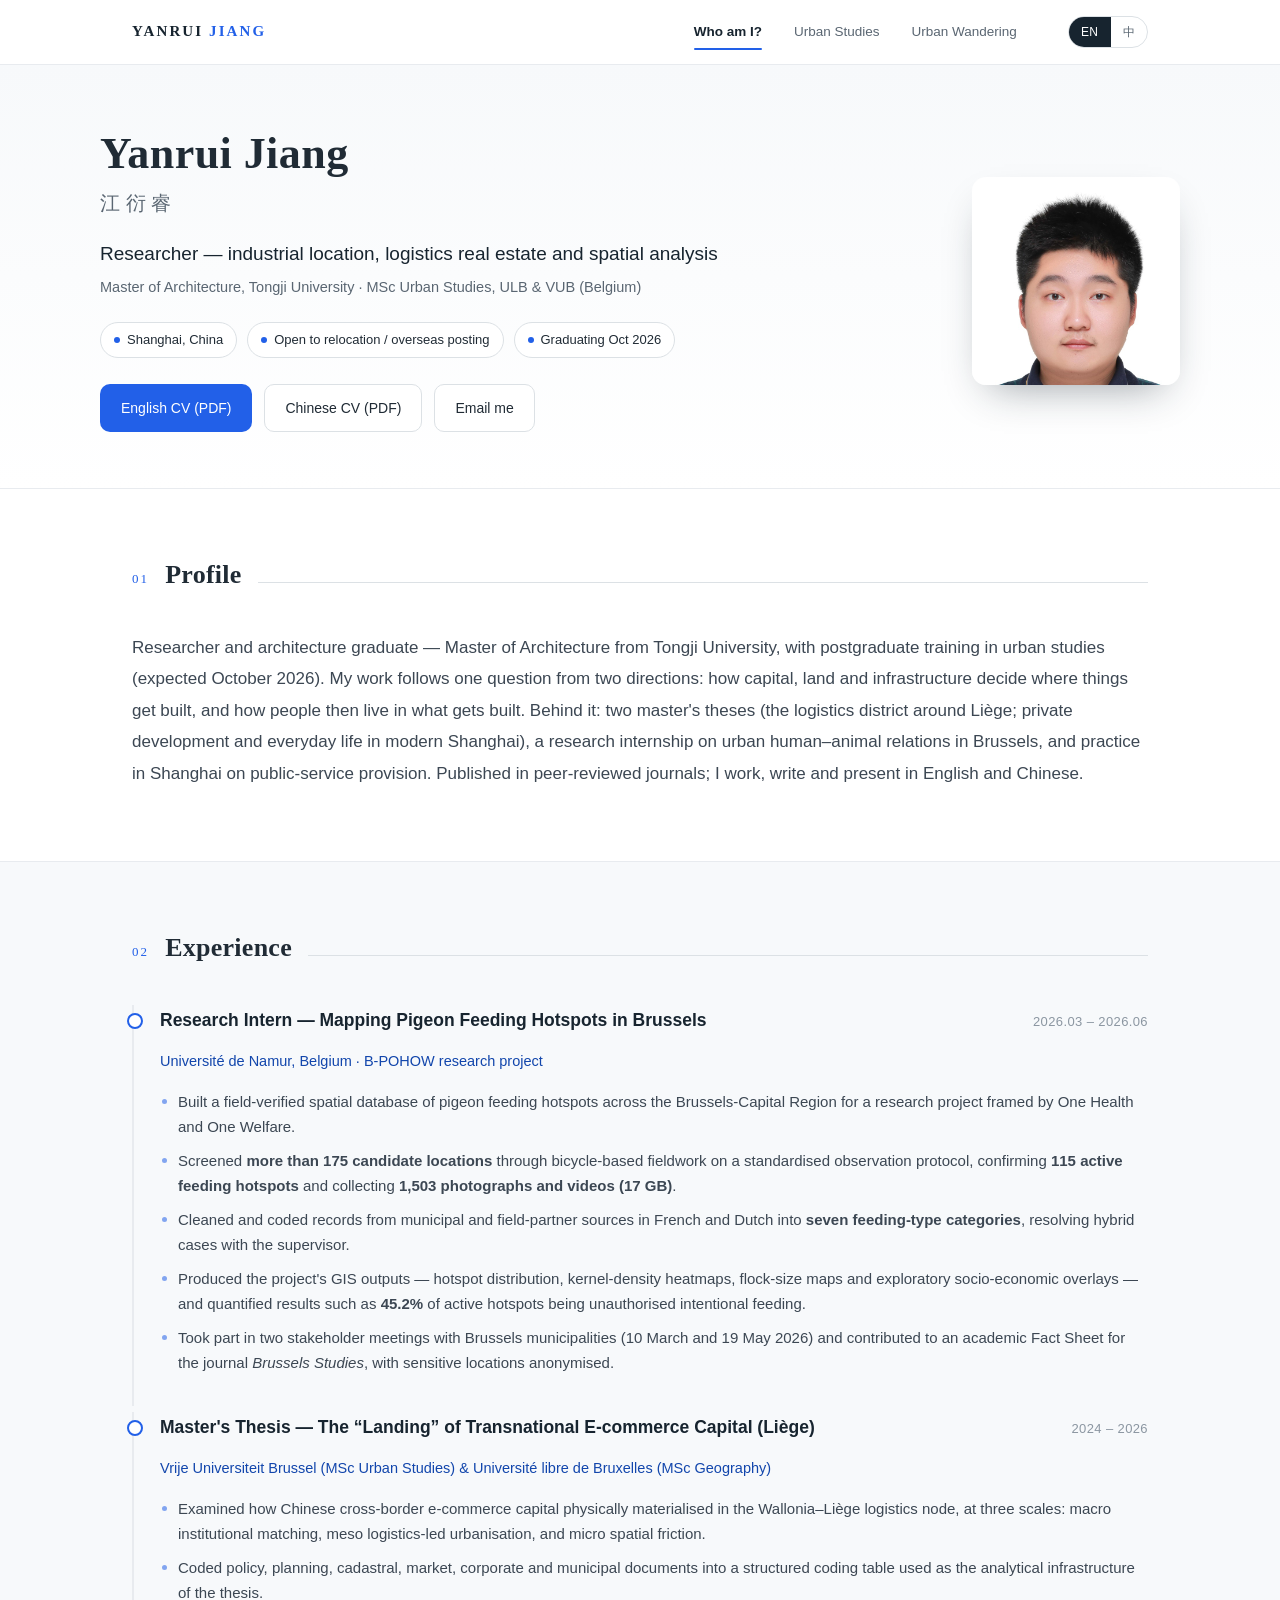
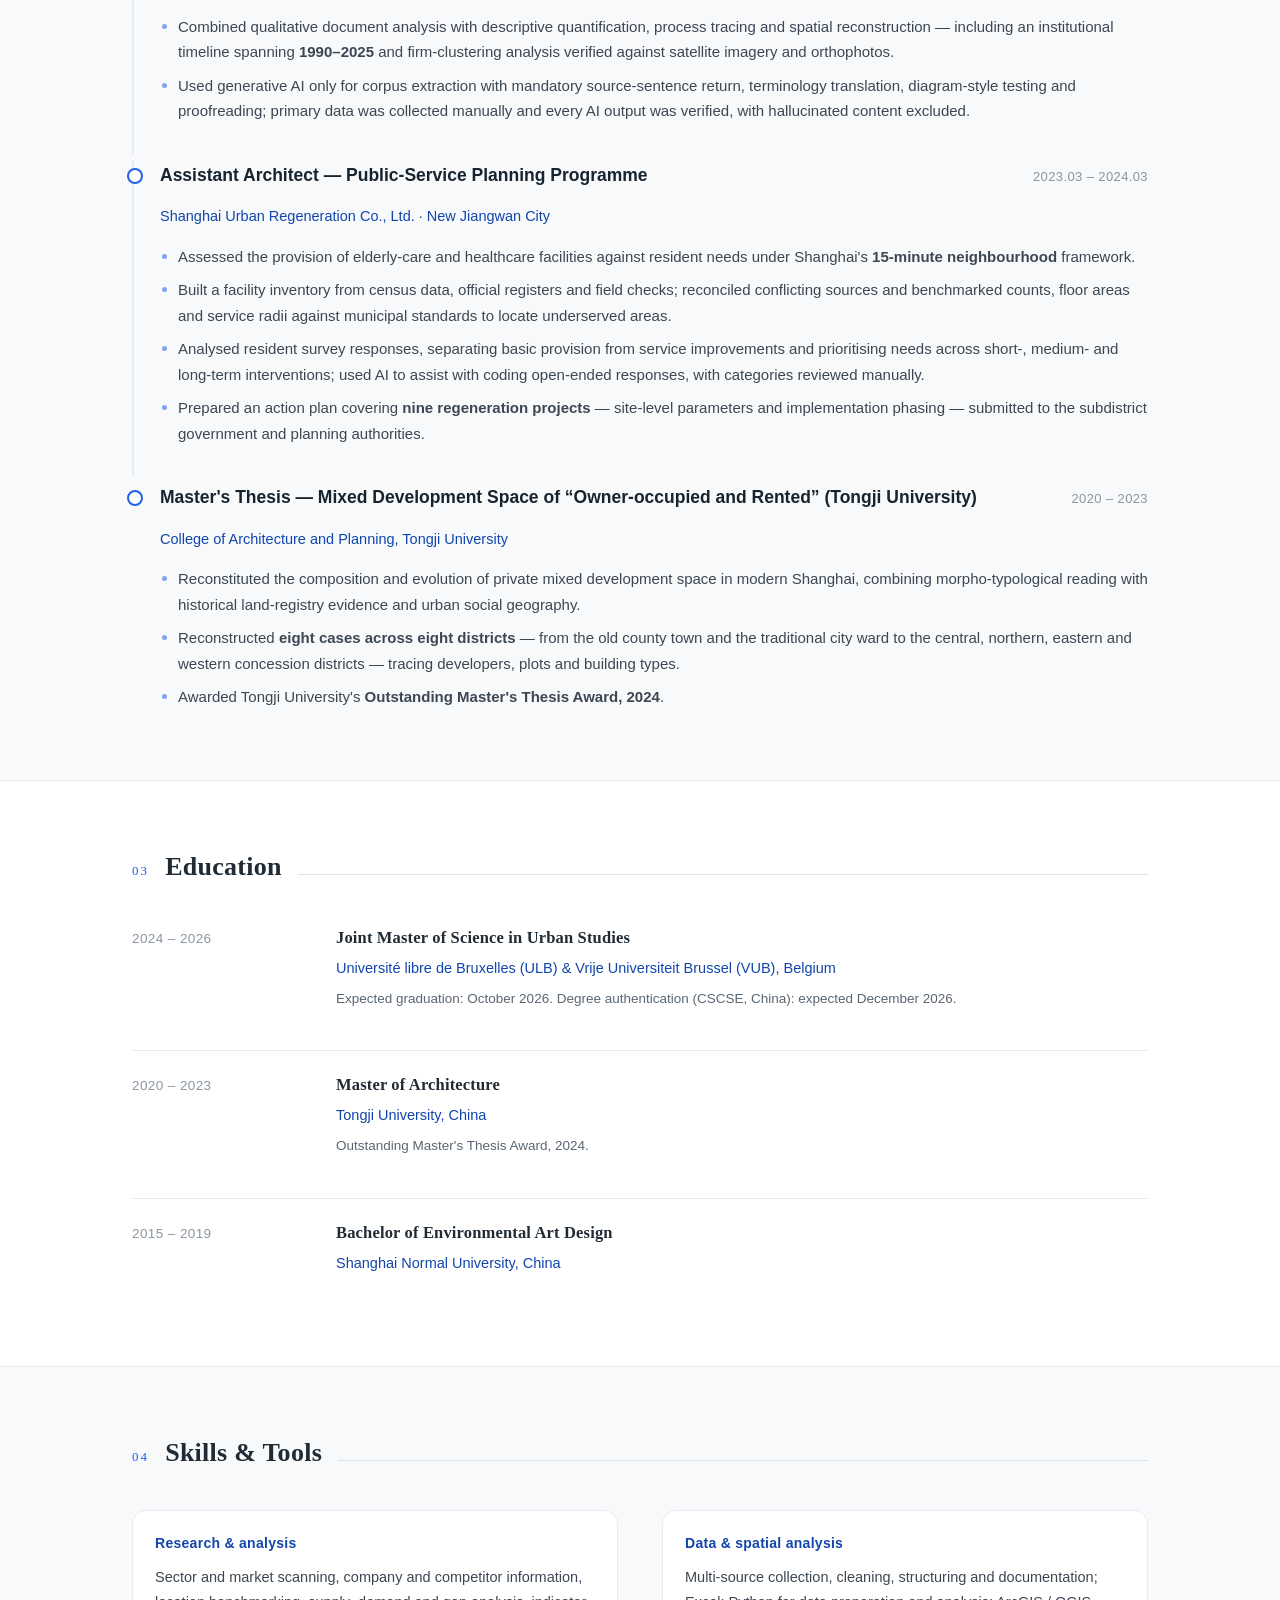
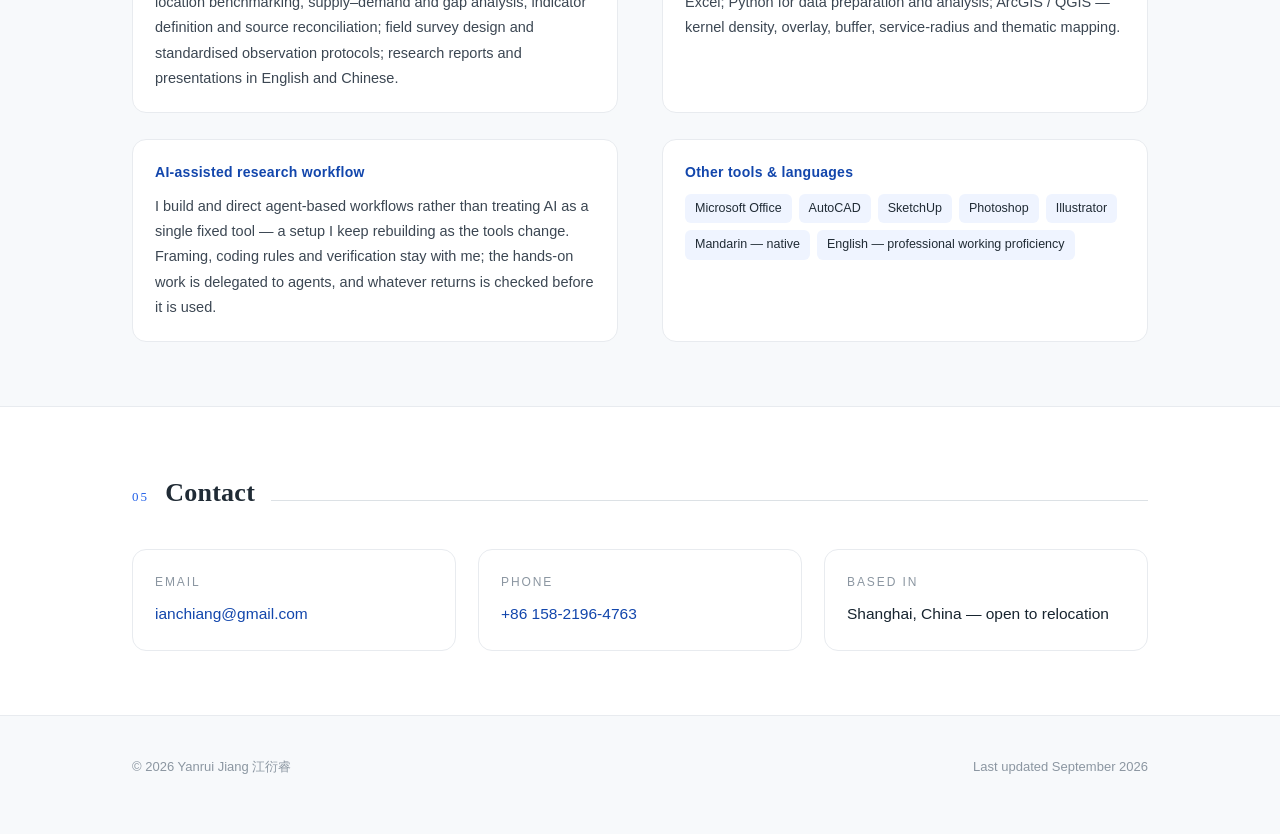
==== commit 30e7534e: "Add files via upload" ====
--- a/site.html
+++ b/site.html
@@ -70,7 +70,7 @@
       <h2 data-en="Profile" data-zh="个人简介">Profile</h2>
       <span class="sec-rule"></span>
     </div>
-    <p class="lede" data-en="Researcher with a Master of Architecture and postgraduate training in urban studies (expected graduation October 2026). My work sits at two ends of one question — how capital, land and infrastructure decide where things get built. One line of research examines how Chinese cross-border e-commerce capital physically landed in the Wallonia–Liège logistics node; another builds field-verified spatial data on urban human–animal relations in Brussels. Both combine documentary and market evidence — company information, planning documents, cadastral and land-registry records — with GIS, mapping and descriptive quantification. I write research reports and present in English and Chinese, and where I use generative AI I work inside a documented verification protocol: sources are returned for manual cross-checking, analytical frameworks and coding rules are set by me, and any output found to contain hallucinations is excluded." data-zh="建筑学硕士学位，并在城市研究领域接受研究生训练（预计 2026 年 10 月毕业）。我的研究围绕同一个问题的两端展开——资本、土地与基础设施如何决定事物被建在哪里。一条线研究中国跨境电商资本如何在瓦隆–列日物流节点物理性地落地；另一条线为布鲁塞尔的城市人兽关系建立经实地核验的空间数据。两条线都把文献与市场证据——企业资料、规划文件、地籍与土地登记档案——同 GIS 制图与描述性量化结合。能用中英文撰写研究报告并做汇报；使用生成式 AI 时遵循成文的核验机制：要求返回原文供逐条核对，分析框架与编码规则由我自定，凡经复核发现幻觉的内容一律剔除。">Researcher with a Master of Architecture and postgraduate training in urban studies (expected graduation October 2026). My work sits at two ends of one question — how capital, land and infrastructure decide where things get built. One line of research examines how Chinese cross-border e-commerce capital physically landed in the Wallonia–Liège logistics node; another builds field-verified spatial data on urban human–animal relations in Brussels. Both combine documentary and market evidence — company information, planning documents, cadastral and land-registry records — with GIS, mapping and descriptive quantification. I write research reports and present in English and Chinese, and where I use generative AI I work inside a documented verification protocol: sources are returned for manual cross-checking, analytical frameworks and coding rules are set by me, and any output found to contain hallucinations is excluded.</p>
+    <p class="lede" data-en="Researcher and architecture graduate — Master of Architecture from Tongji University, with postgraduate training in urban studies (expected October 2026). My work follows one question from two directions: how capital, land and infrastructure decide where things get built, and how people then live in what gets built. Behind it: two master's theses (the logistics district around Liège; private development and everyday life in modern Shanghai), a research internship on urban human–animal relations in Brussels, and practice in Shanghai on public-service provision. Published in peer-reviewed journals; I work, write and present in English and Chinese." data-zh="建筑学硕士（同济大学），并在城市研究领域接受研究生训练（预计 2026 年 10 月毕业）。我的研究从两个方向追同一个问题：资本、土地与基础设施如何决定事物被建在哪里，以及人们又如何生活在既成的城市之中。支撑它的是：两篇硕士论文（列日周边的物流片区；近代上海的私有开发与日常空间）、一项在布鲁塞尔研究城市人兽关系的研究实习，以及在上海围绕公共服务设施配套的建筑实践。已在同行评审期刊发表论文；能用中英文工作、写作与汇报。">Researcher and architecture graduate — Master of Architecture from Tongji University, with postgraduate training in urban studies (expected October 2026). My work follows one question from two directions: how capital, land and infrastructure decide where things get built, and how people then live in what gets built. Behind it: two master's theses (the logistics district around Liège; private development and everyday life in modern Shanghai), a research internship on urban human–animal relations in Brussels, and practice in Shanghai on public-service provision. Published in peer-reviewed journals; I work, write and present in English and Chinese.</p>
   </div>
 </section>
 <section id="experience" class="alt">
